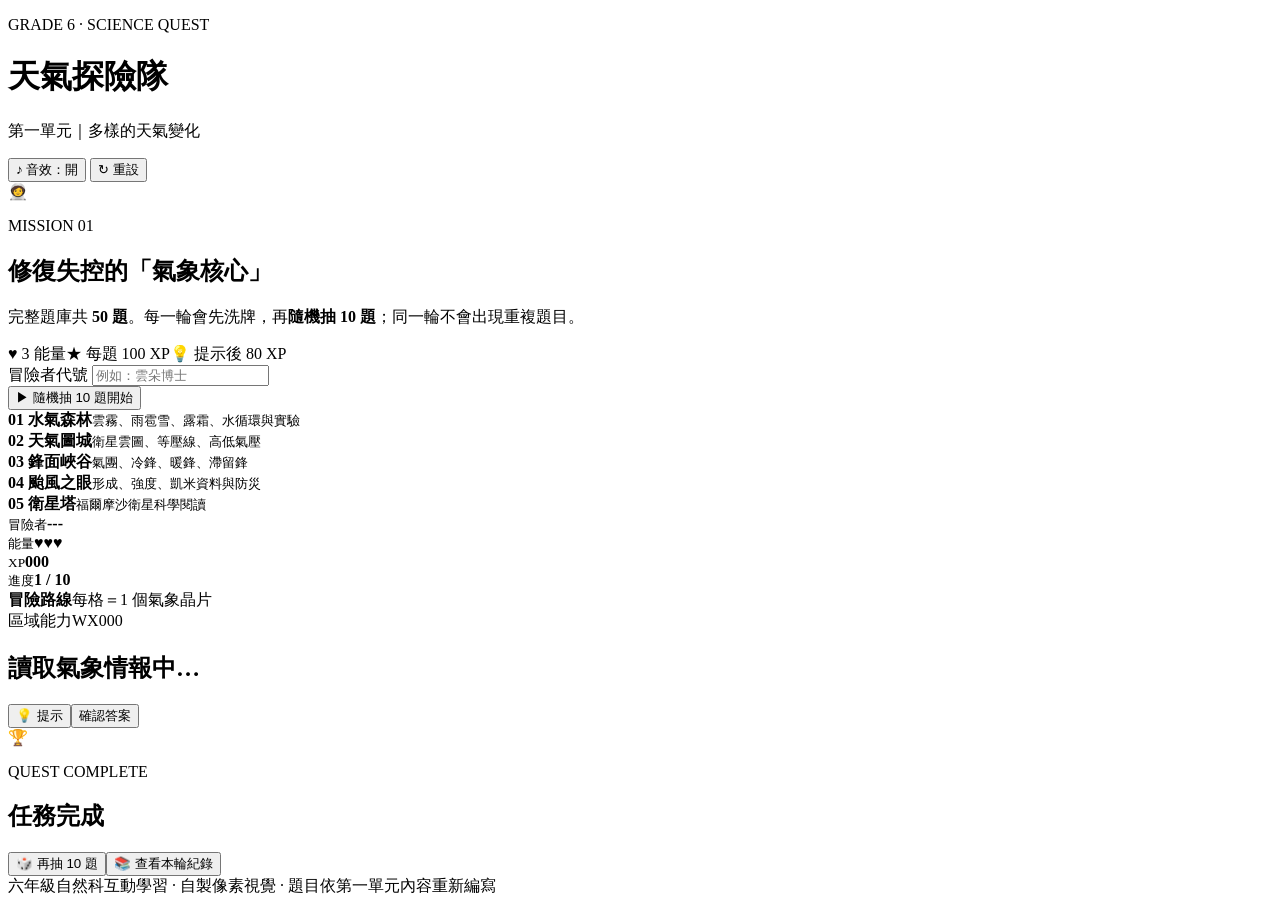
==== index.html @ 6d0be257 "Build weather quest game shell" ====
<!doctype html>
<html lang="zh-Hant">
<head>
  <meta charset="utf-8">
  <meta name="viewport" content="width=device-width,initial-scale=1">
  <meta name="theme-color" content="#101a2e">
  <title>天氣探險隊｜六上自然像素闖關</title>
  <link rel="stylesheet" href="./css/game.css">
</head>
<body>
  <main class="page">
    <header class="topbar">
      <div>
        <p class="eyebrow">GRADE 6 · SCIENCE QUEST</p>
        <h1>天氣探險隊</h1>
        <p class="subtitle">第一單元｜多樣的天氣變化</p>
      </div>
      <div class="top-actions">
        <button id="soundBtn" class="pixel-btn" type="button">♪ 音效：開</button>
        <button id="resetBtn" class="pixel-btn danger" type="button">↻ 重設</button>
      </div>
    </header>

    <section id="startScreen" class="screen active">
      <div class="panel hero">
        <div class="pixel-scene" aria-hidden="true">
          <div class="sun"></div><div class="cloud cloud-a"></div><div class="cloud cloud-b"></div>
          <div class="mountain mountain-a"></div><div class="mountain mountain-b"></div>
          <div class="weather-tower"></div><div class="hero-sprite">🧑‍🚀</div>
        </div>
        <div class="hero-copy">
          <p class="quest-label">MISSION 01</p>
          <h2>修復失控的「氣象核心」</h2>
          <p>完整題庫共 <strong>50 題</strong>。每一輪會先洗牌，再<strong>隨機抽 10 題</strong>；同一輪不會出現重複題目。</p>
          <div class="rule-chips"><span>♥ 3 能量</span><span>★ 每題 100 XP</span><span>💡 提示後 80 XP</span></div>
          <label class="name-label" for="playerName">冒險者代號</label>
          <input id="playerName" maxlength="16" placeholder="例如：雲朵博士" autocomplete="off">
          <div class="button-row"><button id="startBtn" class="pixel-btn primary" type="button">▶ 隨機抽 10 題開始</button><button id="continueBtn" class="pixel-btn" type="button" hidden>▶ 繼續上次進度</button></div>
        </div>
      </div>

      <div class="zones">
        <article><b>01 水氣森林</b><small>雲霧、雨雹雪、露霜、水循環與實驗</small></article>
        <article><b>02 天氣圖城</b><small>衛星雲圖、等壓線、高低氣壓</small></article>
        <article><b>03 鋒面峽谷</b><small>氣團、冷鋒、暖鋒、滯留鋒</small></article>
        <article><b>04 颱風之眼</b><small>形成、強度、凱米資料與防災</small></article>
        <article><b>05 衛星塔</b><small>福爾摩沙衛星科學閱讀</small></article>
      </div>
    </section>

    <section id="gameScreen" class="screen">
      <div class="hud panel">
        <div><small>冒險者</small><strong id="hudPlayer">---</strong></div>
        <div><small>能量</small><strong id="hudHearts">♥♥♥</strong></div>
        <div><small>XP</small><strong id="hudXp">000</strong></div>
        <div><small>進度</small><strong id="hudProgress">1 / 10</strong></div>
      </div>

      <div class="panel route-panel"><div class="route-head"><b>冒險路線</b><span>每格＝1 個氣象晶片</span></div><div id="route" class="route"></div></div>

      <article class="panel question-card">
        <div class="meta-row"><span id="zoneTag" class="tag">區域</span><span id="skillTag" class="tag">能力</span><span id="questionId" class="qid">WX000</span></div>
        <h2 id="topic">讀取氣象情報中…</h2>
        <div id="passage" class="passage"></div>
        <div id="question" class="question"></div>
        <form id="options" class="options"></form>
        <div class="question-actions"><button id="hintBtn" class="pixel-btn" type="button">💡 提示</button><button id="submitBtn" class="pixel-btn primary" type="button">確認答案</button></div>
        <div id="hintBox" class="feedback hint" hidden></div>
        <div id="feedbackBox" class="feedback" hidden></div>
        <button id="nextBtn" class="pixel-btn primary next-btn" type="button" hidden>下一格 ▶</button>
      </article>
    </section>

    <section id="resultScreen" class="screen">
      <div class="panel result-card">
        <div id="resultIcon" class="result-icon">🏆</div>
        <p class="quest-label">QUEST COMPLETE</p>
        <h2 id="resultTitle">任務完成</h2>
        <div id="resultStats" class="result-stats"></div>
        <div class="button-row center"><button id="againBtn" class="pixel-btn primary" type="button">🎲 再抽 10 題</button><button id="reviewBtn" class="pixel-btn" type="button">📚 查看本輪紀錄</button></div>
        <div id="reviewBox" class="review" hidden></div>
      </div>
    </section>

    <footer>六年級自然科互動學習 · 自製像素視覺 · 題目依第一單元內容重新編寫</footer>
  </main>
  <script src="./js/questions.js"></script>
  <script src="./js/app.js"></script>
</body>
</html>
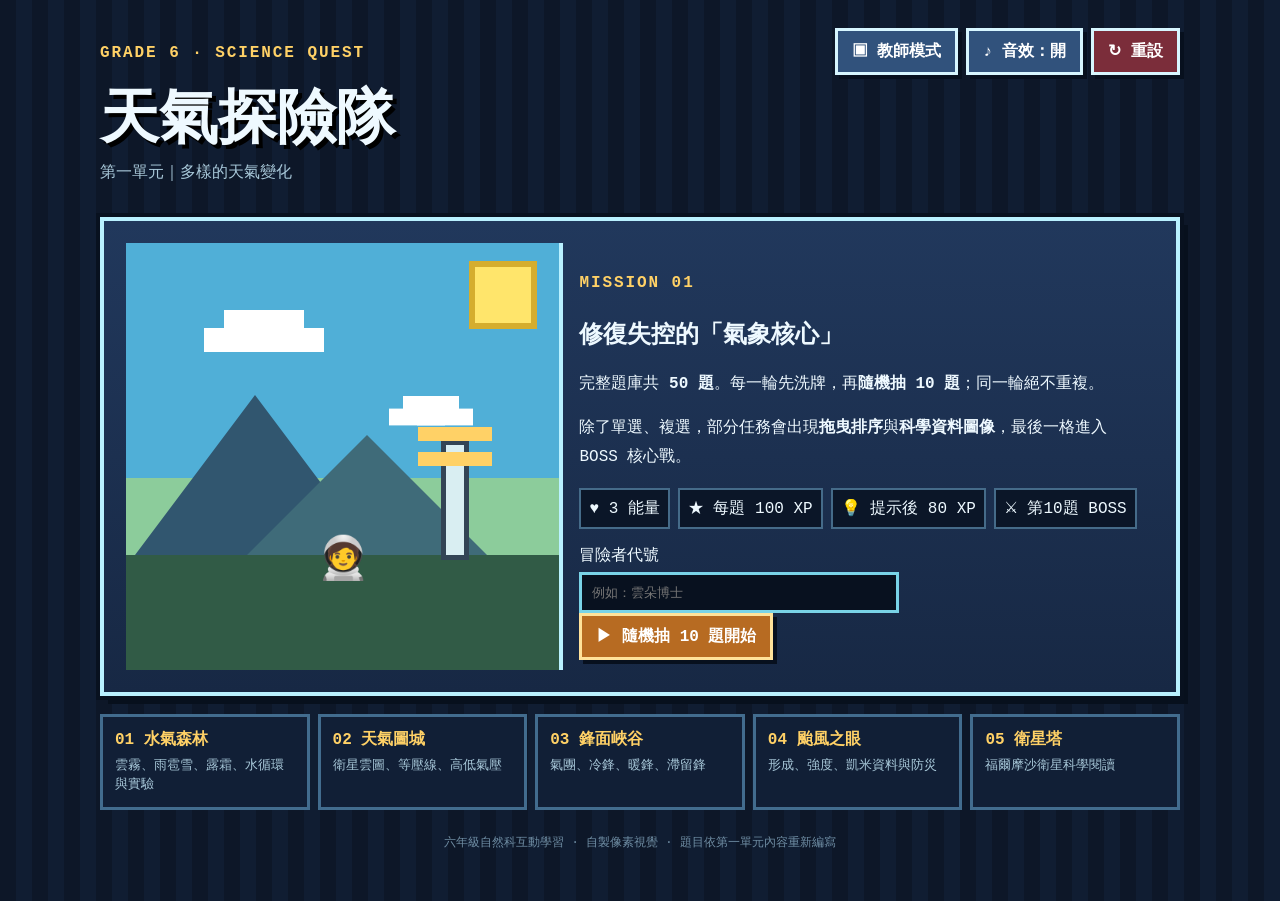
==== commit d8a22d7a: "Upgrade UI with visual missions and teacher mode" ====
--- a/index.html
+++ b/index.html
@@ -4,6 +4,7 @@
   <meta charset="utf-8">
   <meta name="viewport" content="width=device-width,initial-scale=1">
   <meta name="theme-color" content="#101a2e">
+  <meta name="description" content="六年級自然科第一單元：多樣的天氣變化，像素冒險互動式學習。50題題庫，每輪隨機抽10題。">
   <title>天氣探險隊｜六上自然像素闖關</title>
   <link rel="stylesheet" href="./css/game.css">
 </head>
@@ -16,6 +17,7 @@
         <p class="subtitle">第一單元｜多樣的天氣變化</p>
       </div>
       <div class="top-actions">
+        <button id="teacherBtn" class="pixel-btn" type="button">▣ 教師模式</button>
         <button id="soundBtn" class="pixel-btn" type="button">♪ 音效：開</button>
         <button id="resetBtn" class="pixel-btn danger" type="button">↻ 重設</button>
       </div>
@@ -31,8 +33,9 @@
         <div class="hero-copy">
           <p class="quest-label">MISSION 01</p>
           <h2>修復失控的「氣象核心」</h2>
-          <p>完整題庫共 <strong>50 題</strong>。每一輪會先洗牌，再<strong>隨機抽 10 題</strong>；同一輪不會出現重複題目。</p>
-          <div class="rule-chips"><span>♥ 3 能量</span><span>★ 每題 100 XP</span><span>💡 提示後 80 XP</span></div>
+          <p>完整題庫共 <strong>50 題</strong>。每一輪先洗牌，再<strong>隨機抽 10 題</strong>；同一輪絕不重複。</p>
+          <p>除了單選、複選，部分任務會出現<strong>拖曳排序</strong>與<strong>科學資料圖像</strong>，最後一格進入 BOSS 核心戰。</p>
+          <div class="rule-chips"><span>♥ 3 能量</span><span>★ 每題 100 XP</span><span>💡 提示後 80 XP</span><span>⚔ 第10題 BOSS</span></div>
           <label class="name-label" for="playerName">冒險者代號</label>
           <input id="playerName" maxlength="16" placeholder="例如：雲朵博士" autocomplete="off">
           <div class="button-row"><button id="startBtn" class="pixel-btn primary" type="button">▶ 隨機抽 10 題開始</button><button id="continueBtn" class="pixel-btn" type="button" hidden>▶ 繼續上次進度</button></div>
@@ -58,9 +61,16 @@
 
       <div class="panel route-panel"><div class="route-head"><b>冒險路線</b><span>每格＝1 個氣象晶片</span></div><div id="route" class="route"></div></div>
 
-      <article class="panel question-card">
-        <div class="meta-row"><span id="zoneTag" class="tag">區域</span><span id="skillTag" class="tag">能力</span><span id="questionId" class="qid">WX000</span></div>
+      <div id="bossPanel" class="boss-panel" hidden aria-live="polite">
+        <div class="boss-name"><span class="boss-icon">🌀</span><b>BOSS｜氣象核心</b></div>
+        <div class="boss-track"><div id="bossHp" class="boss-hp"></div></div>
+        <small>最後一題：讀懂證據，擊破核心！</small>
+      </div>
+
+      <article id="questionCard" class="panel question-card">
+        <div class="meta-row"><span id="zoneTag" class="tag">區域</span><span id="skillTag" class="tag">能力</span><span id="typeTag" class="tag alt">題型</span><span id="questionId" class="qid">WX000</span></div>
         <h2 id="topic">讀取氣象情報中…</h2>
+        <div id="visualStage" class="visual-stage" hidden></div>
         <div id="passage" class="passage"></div>
         <div id="question" class="question"></div>
         <form id="options" class="options"></form>
@@ -77,13 +87,28 @@
         <p class="quest-label">QUEST COMPLETE</p>
         <h2 id="resultTitle">任務完成</h2>
         <div id="resultStats" class="result-stats"></div>
-        <div class="button-row center"><button id="againBtn" class="pixel-btn primary" type="button">🎲 再抽 10 題</button><button id="reviewBtn" class="pixel-btn" type="button">📚 查看本輪紀錄</button></div>
+        <div id="zoneAnalysis" class="analysis"></div>
+        <div class="button-row center">
+          <button id="againBtn" class="pixel-btn primary" type="button">🎲 再抽 10 題</button>
+          <button id="reviewBtn" class="pixel-btn" type="button">📚 本輪紀錄</button>
+          <button id="csvBtn" class="pixel-btn" type="button">⬇ 匯出 CSV</button>
+          <button id="jsonBtn" class="pixel-btn" type="button">⬇ 匯出 JSON</button>
+        </div>
         <div id="reviewBox" class="review" hidden></div>
       </div>
     </section>
 
     <footer>六年級自然科互動學習 · 自製像素視覺 · 題目依第一單元內容重新編寫</footer>
   </main>
+
+  <dialog id="teacherDialog" class="teacher-dialog">
+    <form method="dialog" class="teacher-head"><div><p class="quest-label">TEACHER MODE</p><h2>教師控制台</h2></div><button class="pixel-btn" value="cancel">關閉 ✕</button></form>
+    <p class="teacher-note">此為公開靜態網站的課堂輔助介面，並非密碼保護。學生若查看原始碼仍可能看到答案。</p>
+    <div id="teacherSummary" class="teacher-summary"></div>
+    <div class="teacher-actions"><button id="teacherCsvBtn" class="pixel-btn" type="button">⬇ 匯出目前作答 CSV</button><button id="teacherJsonBtn" class="pixel-btn" type="button">⬇ 匯出目前作答 JSON</button></div>
+    <div class="table-wrap"><table><thead><tr><th>#</th><th>題號</th><th>區域</th><th>主題</th><th>題型</th><th>正確答案</th></tr></thead><tbody id="teacherTable"></tbody></table></div>
+  </dialog>
+
   <script src="./js/questions.js"></script>
   <script src="./js/app.js"></script>
 </body>
--- a/css/game.css
+++ b/css/game.css
@@ -0,0 +1 @@
+:root{--bg:#0d1728;--panel:#172844;--panel2:#21385c;--ink:#eef9ff;--muted:#a8c8d9;--gold:#ffd166;--green:#75df8a;--red:#ff7d7d;--cyan:#b9f1ff}*{box-sizing:border-box}body{margin:0;background:repeating-linear-gradient(90deg,#0d1728 0 16px,#101d32 16px 32px);color:var(--ink);font-family:"PingFang TC","Microsoft JhengHei",monospace}.page{width:min(1080px,94vw);margin:auto;padding:28px 0 50px}.topbar{display:flex;justify-content:space-between;gap:16px;align-items:flex-start;margin-bottom:18px}.eyebrow,.quest-label{color:var(--gold);font-weight:900;letter-spacing:.12em}.subtitle{color:var(--muted);margin-top:4px}h1{font-size:clamp(2rem,6vw,3.7rem);margin:0;text-shadow:4px 4px #000}.panel{background:linear-gradient(var(--panel2),var(--panel));border:4px solid var(--cyan);box-shadow:0 0 0 4px #08111f,8px 8px #07101d;padding:22px}.screen{display:none}.screen.active{display:block}.top-actions,.button-row,.question-actions{display:flex;gap:8px;flex-wrap:wrap}.pixel-btn{background:#31527c;color:#fff;border:3px solid #d7f6ff;box-shadow:4px 4px #07101e;padding:10px 14px;font:inherit;font-weight:900;cursor:pointer}.pixel-btn.primary{background:#b76b22;border-color:#ffe29a}.pixel-btn.danger{background:#7b2d3a}.pixel-btn:active{transform:translate(3px,3px);box-shadow:1px 1px #07101e}.hero{display:grid;grid-template-columns:1fr 1.35fr;overflow:hidden}.pixel-scene{min-height:330px;background:linear-gradient(#50afd7 0 55%,#8ccc9b 55% 73%,#315b46 73%);position:relative;border-right:4px solid var(--cyan)}.sun{position:absolute;right:28px;top:24px;width:56px;height:56px;background:#ffe56b;box-shadow:0 0 0 6px #d5ad2e}.cloud{position:absolute;width:80px;height:24px;background:#fff;box-shadow:20px -18px #fff,40px 0 #fff}.cloud-a{left:18%;top:20%}.cloud-b{left:58%;top:38%;transform:scale(.7)}.mountain{position:absolute;bottom:27%;width:0;height:0;border-left:120px solid transparent;border-right:120px solid transparent}.mountain-a{left:2%;border-bottom:160px solid #31566f}.mountain-b{left:28%;border-bottom:120px solid #3f6b79}.weather-tower{position:absolute;bottom:27%;right:22%;width:18px;height:110px;background:#d9eef2;box-shadow:0 0 0 5px #345}.weather-tower:before{content:"";position:absolute;width:74px;height:14px;background:#ffd166;left:-28px;top:7px;box-shadow:0 -25px #ffd166}.hero-sprite{position:absolute;left:44%;bottom:20%;font-size:42px}.hero-copy{padding:10px 16px}.hero-copy p{line-height:1.8}.rule-chips{display:flex;gap:8px;flex-wrap:wrap;margin:16px 0}.rule-chips span{background:#0b1628;border:2px solid #456b89;padding:8px}.name-label{display:block;margin:12px 0 6px}.name-label+input{padding:10px;background:#08111f;color:white;border:3px solid #79d3e7;width:min(320px,100%)}.zones{display:grid;grid-template-columns:repeat(5,1fr);gap:8px;margin-top:18px}.zones article{background:#111f36;border:3px solid #426c8e;padding:12px;min-height:94px}.zones b{color:var(--gold);display:block;margin-bottom:6px}.zones small{color:var(--muted);line-height:1.45}.hud{display:grid;grid-template-columns:repeat(4,1fr);gap:8px;margin-bottom:14px}.hud div{background:#0b1628;border:3px solid #3b6383;padding:10px;text-align:center}.hud small{display:block;color:var(--muted)}.route-panel{margin-bottom:14px}.route-head{display:flex;justify-content:space-between;color:var(--muted);margin-bottom:10px}.route{display:grid;grid-template-columns:repeat(10,1fr);gap:6px;min-width:620px;overflow:auto}.route-node{height:42px;display:grid;place-items:center;background:#12233d;border:3px solid #355e80}.route-node.current{background:#b76b22;border-color:var(--gold)}.route-node.done{background:#1f5a40;border-color:#79dd8e}.meta-row{display:flex;gap:8px;align-items:center;flex-wrap:wrap}.tag{background:#215c73;border:2px solid #73d8ef;padding:5px 8px;font-size:.8rem}.qid{margin-left:auto;color:#89aabb}.passage{background:#091426;border-left:6px solid var(--gold);padding:18px;margin:16px 0;line-height:1.8;color:#dceff7}.question{font-weight:900;font-size:1.13rem;line-height:1.65;margin:18px 0}.options{display:grid;gap:10px}.option{display:flex;gap:10px;background:#10233c;border:3px solid #355d7b;padding:13px;line-height:1.5;cursor:pointer}.option:has(input:checked){border-color:var(--gold);background:#173850}.option input{transform:scale(1.25);margin-top:4px}.question-actions{justify-content:space-between;margin-top:18px}.feedback{margin-top:14px;padding:14px;background:#0b1728;border:3px solid #577b93;line-height:1.7}.feedback.good{border-color:var(--green)}.feedback.bad{border-color:var(--red)}.feedback.hint{border-color:var(--gold);color:#ffeeb1}.next-btn{display:block;margin:14px 0 0 auto}.result-card{text-align:center}.result-icon{font-size:4rem}.result-stats{max-width:650px;margin:18px auto;background:#0a1527;border:3px solid #456e8d;padding:16px;line-height:1.9}.center{justify-content:center}.review{text-align:left;display:grid;gap:10px;margin-top:20px}.review-item{background:#0a1527;border:3px solid #3b6383;padding:13px;line-height:1.55}.review-item.good{border-left-color:var(--green)}.review-item.bad{border-left-color:var(--red)}footer{text-align:center;color:#6f8da3;font-size:.76rem;margin-top:24px}@media(max-width:800px){.hero{grid-template-columns:1fr}.pixel-scene{min-height:210px;border-right:0;border-bottom:4px solid var(--cyan)}.zones{grid-template-columns:1fr 1fr}.topbar{flex-direction:column}.hud{grid-template-columns:1fr 1fr}}@media(max-width:520px){.zones{grid-template-columns:1fr}.hud{grid-template-columns:1fr 1fr}.question-actions .pixel-btn,.button-row .pixel-btn{width:100%}}
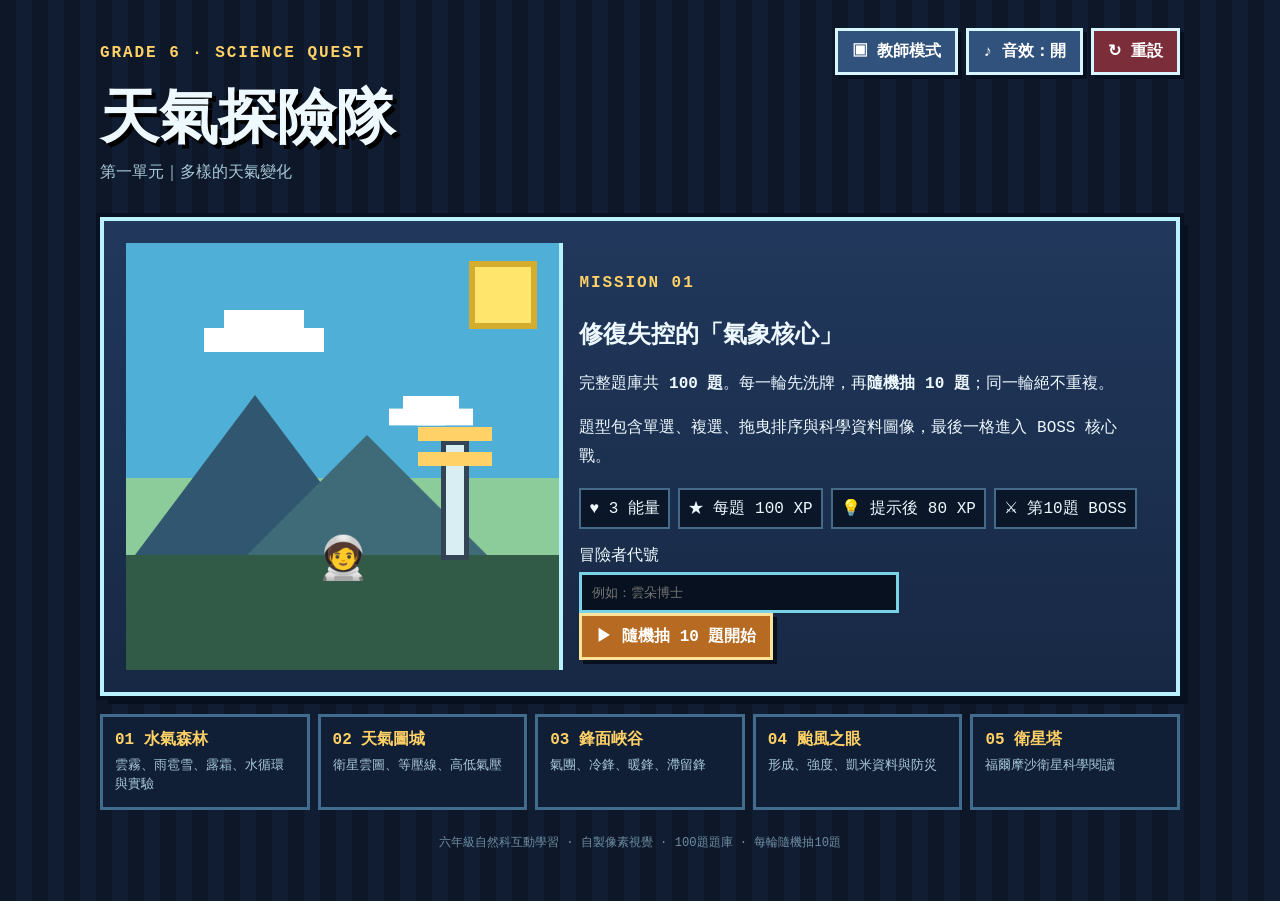
==== commit b45d8185: "Load expanded 100-question bank" ====
--- a/index.html
+++ b/index.html
@@ -4,112 +4,44 @@
   <meta charset="utf-8">
   <meta name="viewport" content="width=device-width,initial-scale=1">
   <meta name="theme-color" content="#101a2e">
-  <meta name="description" content="六年級自然科第一單元：多樣的天氣變化，像素冒險互動式學習。50題題庫，每輪隨機抽10題。">
+  <meta name="description" content="六年級自然科第一單元：多樣的天氣變化，像素冒險互動式學習。100題題庫，每輪隨機抽10題。">
   <title>天氣探險隊｜六上自然像素闖關</title>
   <link rel="stylesheet" href="./css/game.css">
 </head>
 <body>
   <main class="page">
     <header class="topbar">
-      <div>
-        <p class="eyebrow">GRADE 6 · SCIENCE QUEST</p>
-        <h1>天氣探險隊</h1>
-        <p class="subtitle">第一單元｜多樣的天氣變化</p>
-      </div>
-      <div class="top-actions">
-        <button id="teacherBtn" class="pixel-btn" type="button">▣ 教師模式</button>
-        <button id="soundBtn" class="pixel-btn" type="button">♪ 音效：開</button>
-        <button id="resetBtn" class="pixel-btn danger" type="button">↻ 重設</button>
-      </div>
+      <div><p class="eyebrow">GRADE 6 · SCIENCE QUEST</p><h1>天氣探險隊</h1><p class="subtitle">第一單元｜多樣的天氣變化</p></div>
+      <div class="top-actions"><button id="teacherBtn" class="pixel-btn" type="button">▣ 教師模式</button><button id="soundBtn" class="pixel-btn" type="button">♪ 音效：開</button><button id="resetBtn" class="pixel-btn danger" type="button">↻ 重設</button></div>
     </header>
 
     <section id="startScreen" class="screen active">
       <div class="panel hero">
-        <div class="pixel-scene" aria-hidden="true">
-          <div class="sun"></div><div class="cloud cloud-a"></div><div class="cloud cloud-b"></div>
-          <div class="mountain mountain-a"></div><div class="mountain mountain-b"></div>
-          <div class="weather-tower"></div><div class="hero-sprite">🧑‍🚀</div>
-        </div>
+        <div class="pixel-scene" aria-hidden="true"><div class="sun"></div><div class="cloud cloud-a"></div><div class="cloud cloud-b"></div><div class="mountain mountain-a"></div><div class="mountain mountain-b"></div><div class="weather-tower"></div><div class="hero-sprite">🧑‍🚀</div></div>
         <div class="hero-copy">
-          <p class="quest-label">MISSION 01</p>
-          <h2>修復失控的「氣象核心」</h2>
-          <p>完整題庫共 <strong>50 題</strong>。每一輪先洗牌，再<strong>隨機抽 10 題</strong>；同一輪絕不重複。</p>
-          <p>除了單選、複選，部分任務會出現<strong>拖曳排序</strong>與<strong>科學資料圖像</strong>，最後一格進入 BOSS 核心戰。</p>
+          <p class="quest-label">MISSION 01</p><h2>修復失控的「氣象核心」</h2>
+          <p>完整題庫共 <strong>100 題</strong>。每一輪先洗牌，再<strong>隨機抽 10 題</strong>；同一輪絕不重複。</p>
+          <p>題型包含單選、複選、拖曳排序與科學資料圖像，最後一格進入 BOSS 核心戰。</p>
           <div class="rule-chips"><span>♥ 3 能量</span><span>★ 每題 100 XP</span><span>💡 提示後 80 XP</span><span>⚔ 第10題 BOSS</span></div>
-          <label class="name-label" for="playerName">冒險者代號</label>
-          <input id="playerName" maxlength="16" placeholder="例如：雲朵博士" autocomplete="off">
+          <label class="name-label" for="playerName">冒險者代號</label><input id="playerName" maxlength="16" placeholder="例如：雲朵博士" autocomplete="off">
           <div class="button-row"><button id="startBtn" class="pixel-btn primary" type="button">▶ 隨機抽 10 題開始</button><button id="continueBtn" class="pixel-btn" type="button" hidden>▶ 繼續上次進度</button></div>
         </div>
       </div>
-
-      <div class="zones">
-        <article><b>01 水氣森林</b><small>雲霧、雨雹雪、露霜、水循環與實驗</small></article>
-        <article><b>02 天氣圖城</b><small>衛星雲圖、等壓線、高低氣壓</small></article>
-        <article><b>03 鋒面峽谷</b><small>氣團、冷鋒、暖鋒、滯留鋒</small></article>
-        <article><b>04 颱風之眼</b><small>形成、強度、凱米資料與防災</small></article>
-        <article><b>05 衛星塔</b><small>福爾摩沙衛星科學閱讀</small></article>
-      </div>
+      <div class="zones"><article><b>01 水氣森林</b><small>雲霧、雨雹雪、露霜、水循環與實驗</small></article><article><b>02 天氣圖城</b><small>衛星雲圖、等壓線、高低氣壓</small></article><article><b>03 鋒面峽谷</b><small>氣團、冷鋒、暖鋒、滯留鋒</small></article><article><b>04 颱風之眼</b><small>形成、強度、凱米資料與防災</small></article><article><b>05 衛星塔</b><small>福爾摩沙衛星科學閱讀</small></article></div>
     </section>
 
-    <section id="gameScreen" class="screen">
-      <div class="hud panel">
-        <div><small>冒險者</small><strong id="hudPlayer">---</strong></div>
-        <div><small>能量</small><strong id="hudHearts">♥♥♥</strong></div>
-        <div><small>XP</small><strong id="hudXp">000</strong></div>
-        <div><small>進度</small><strong id="hudProgress">1 / 10</strong></div>
-      </div>
+    <section id="gameScreen" class="screen"><div class="hud panel"><div><small>冒險者</small><strong id="hudPlayer">---</strong></div><div><small>能量</small><strong id="hudHearts">♥♥♥</strong></div><div><small>XP</small><strong id="hudXp">000</strong></div><div><small>進度</small><strong id="hudProgress">1 / 10</strong></div></div><div class="panel route-panel"><div class="route-head"><b>冒險路線</b><span>每格＝1 個氣象晶片</span></div><div id="route" class="route"></div></div><div id="bossPanel" class="boss-panel" hidden aria-live="polite"><div class="boss-name"><span class="boss-icon">🌀</span><b>BOSS｜氣象核心</b></div><div class="boss-track"><div id="bossHp" class="boss-hp"></div></div><small>最後一題：讀懂證據，擊破核心！</small></div><article id="questionCard" class="panel question-card"><div class="meta-row"><span id="zoneTag" class="tag">區域</span><span id="skillTag" class="tag">能力</span><span id="typeTag" class="tag alt">題型</span><span id="questionId" class="qid">WX000</span></div><h2 id="topic">讀取氣象情報中…</h2><div id="visualStage" class="visual-stage" hidden></div><div id="passage" class="passage"></div><div id="question" class="question"></div><form id="options" class="options"></form><div class="question-actions"><button id="hintBtn" class="pixel-btn" type="button">💡 提示</button><button id="submitBtn" class="pixel-btn primary" type="button">確認答案</button></div><div id="hintBox" class="feedback hint" hidden></div><div id="feedbackBox" class="feedback" hidden></div><button id="nextBtn" class="pixel-btn primary next-btn" type="button" hidden>下一格 ▶</button></article></section>
 
-      <div class="panel route-panel"><div class="route-head"><b>冒險路線</b><span>每格＝1 個氣象晶片</span></div><div id="route" class="route"></div></div>
+    <section id="resultScreen" class="screen"><div class="panel result-card"><div id="resultIcon" class="result-icon">🏆</div><p class="quest-label">QUEST COMPLETE</p><h2 id="resultTitle">任務完成</h2><div id="resultStats" class="result-stats"></div><div id="zoneAnalysis" class="analysis"></div><div class="button-row center"><button id="againBtn" class="pixel-btn primary" type="button">🎲 再抽 10 題</button><button id="reviewBtn" class="pixel-btn" type="button">📚 本輪紀錄</button><button id="csvBtn" class="pixel-btn" type="button">⬇ 匯出 CSV</button><button id="jsonBtn" class="pixel-btn" type="button">⬇ 匯出 JSON</button></div><div id="reviewBox" class="review" hidden></div></div></section>
 
-      <div id="bossPanel" class="boss-panel" hidden aria-live="polite">
-        <div class="boss-name"><span class="boss-icon">🌀</span><b>BOSS｜氣象核心</b></div>
-        <div class="boss-track"><div id="bossHp" class="boss-hp"></div></div>
-        <small>最後一題：讀懂證據，擊破核心！</small>
-      </div>
-
-      <article id="questionCard" class="panel question-card">
-        <div class="meta-row"><span id="zoneTag" class="tag">區域</span><span id="skillTag" class="tag">能力</span><span id="typeTag" class="tag alt">題型</span><span id="questionId" class="qid">WX000</span></div>
-        <h2 id="topic">讀取氣象情報中…</h2>
-        <div id="visualStage" class="visual-stage" hidden></div>
-        <div id="passage" class="passage"></div>
-        <div id="question" class="question"></div>
-        <form id="options" class="options"></form>
-        <div class="question-actions"><button id="hintBtn" class="pixel-btn" type="button">💡 提示</button><button id="submitBtn" class="pixel-btn primary" type="button">確認答案</button></div>
-        <div id="hintBox" class="feedback hint" hidden></div>
-        <div id="feedbackBox" class="feedback" hidden></div>
-        <button id="nextBtn" class="pixel-btn primary next-btn" type="button" hidden>下一格 ▶</button>
-      </article>
-    </section>
-
-    <section id="resultScreen" class="screen">
-      <div class="panel result-card">
-        <div id="resultIcon" class="result-icon">🏆</div>
-        <p class="quest-label">QUEST COMPLETE</p>
-        <h2 id="resultTitle">任務完成</h2>
-        <div id="resultStats" class="result-stats"></div>
-        <div id="zoneAnalysis" class="analysis"></div>
-        <div class="button-row center">
-          <button id="againBtn" class="pixel-btn primary" type="button">🎲 再抽 10 題</button>
-          <button id="reviewBtn" class="pixel-btn" type="button">📚 本輪紀錄</button>
-          <button id="csvBtn" class="pixel-btn" type="button">⬇ 匯出 CSV</button>
-          <button id="jsonBtn" class="pixel-btn" type="button">⬇ 匯出 JSON</button>
-        </div>
-        <div id="reviewBox" class="review" hidden></div>
-      </div>
-    </section>
-
-    <footer>六年級自然科互動學習 · 自製像素視覺 · 題目依第一單元內容重新編寫</footer>
+    <footer>六年級自然科互動學習 · 自製像素視覺 · 100題題庫 · 每輪隨機抽10題</footer>
   </main>
 
-  <dialog id="teacherDialog" class="teacher-dialog">
-    <form method="dialog" class="teacher-head"><div><p class="quest-label">TEACHER MODE</p><h2>教師控制台</h2></div><button class="pixel-btn" value="cancel">關閉 ✕</button></form>
-    <p class="teacher-note">此為公開靜態網站的課堂輔助介面，並非密碼保護。學生若查看原始碼仍可能看到答案。</p>
-    <div id="teacherSummary" class="teacher-summary"></div>
-    <div class="teacher-actions"><button id="teacherCsvBtn" class="pixel-btn" type="button">⬇ 匯出目前作答 CSV</button><button id="teacherJsonBtn" class="pixel-btn" type="button">⬇ 匯出目前作答 JSON</button></div>
-    <div class="table-wrap"><table><thead><tr><th>#</th><th>題號</th><th>區域</th><th>主題</th><th>題型</th><th>正確答案</th></tr></thead><tbody id="teacherTable"></tbody></table></div>
-  </dialog>
+  <dialog id="teacherDialog" class="teacher-dialog"><form method="dialog" class="teacher-head"><div><p class="quest-label">TEACHER MODE</p><h2>教師控制台</h2></div><button class="pixel-btn" value="cancel">關閉 ✕</button></form><p class="teacher-note">此為公開靜態網站的課堂輔助介面，並非密碼保護。學生若查看原始碼仍可能看到答案。</p><div id="teacherSummary" class="teacher-summary"></div><div class="teacher-actions"><button id="teacherCsvBtn" class="pixel-btn" type="button">⬇ 匯出目前作答 CSV</button><button id="teacherJsonBtn" class="pixel-btn" type="button">⬇ 匯出目前作答 JSON</button></div><div class="table-wrap"><table><thead><tr><th>#</th><th>題號</th><th>區域</th><th>主題</th><th>題型</th><th>正確答案</th></tr></thead><tbody id="teacherTable"></tbody></table></div></dialog>
 
   <script src="./js/questions.js"></script>
+  <script src="./js/questions-extra.js"></script>
+  <script src="./js/enhancements.js"></script>
   <script src="./js/app.js"></script>
 </body>
 </html>
--- a/css/game.css
+++ b/css/game.css
@@ -1 +1 @@
-:root{--bg:#0d1728;--panel:#172844;--panel2:#21385c;--ink:#eef9ff;--muted:#a8c8d9;--gold:#ffd166;--green:#75df8a;--red:#ff7d7d;--cyan:#b9f1ff}*{box-sizing:border-box}body{margin:0;background:repeating-linear-gradient(90deg,#0d1728 0 16px,#101d32 16px 32px);color:var(--ink);font-family:"PingFang TC","Microsoft JhengHei",monospace}.page{width:min(1080px,94vw);margin:auto;padding:28px 0 50px}.topbar{display:flex;justify-content:space-between;gap:16px;align-items:flex-start;margin-bottom:18px}.eyebrow,.quest-label{color:var(--gold);font-weight:900;letter-spacing:.12em}.subtitle{color:var(--muted);margin-top:4px}h1{font-size:clamp(2rem,6vw,3.7rem);margin:0;text-shadow:4px 4px #000}.panel{background:linear-gradient(var(--panel2),var(--panel));border:4px solid var(--cyan);box-shadow:0 0 0 4px #08111f,8px 8px #07101d;padding:22px}.screen{display:none}.screen.active{display:block}.top-actions,.button-row,.question-actions{display:flex;gap:8px;flex-wrap:wrap}.pixel-btn{background:#31527c;color:#fff;border:3px solid #d7f6ff;box-shadow:4px 4px #07101e;padding:10px 14px;font:inherit;font-weight:900;cursor:pointer}.pixel-btn.primary{background:#b76b22;border-color:#ffe29a}.pixel-btn.danger{background:#7b2d3a}.pixel-btn:active{transform:translate(3px,3px);box-shadow:1px 1px #07101e}.hero{display:grid;grid-template-columns:1fr 1.35fr;overflow:hidden}.pixel-scene{min-height:330px;background:linear-gradient(#50afd7 0 55%,#8ccc9b 55% 73%,#315b46 73%);position:relative;border-right:4px solid var(--cyan)}.sun{position:absolute;right:28px;top:24px;width:56px;height:56px;background:#ffe56b;box-shadow:0 0 0 6px #d5ad2e}.cloud{position:absolute;width:80px;height:24px;background:#fff;box-shadow:20px -18px #fff,40px 0 #fff}.cloud-a{left:18%;top:20%}.cloud-b{left:58%;top:38%;transform:scale(.7)}.mountain{position:absolute;bottom:27%;width:0;height:0;border-left:120px solid transparent;border-right:120px solid transparent}.mountain-a{left:2%;border-bottom:160px solid #31566f}.mountain-b{left:28%;border-bottom:120px solid #3f6b79}.weather-tower{position:absolute;bottom:27%;right:22%;width:18px;height:110px;background:#d9eef2;box-shadow:0 0 0 5px #345}.weather-tower:before{content:"";position:absolute;width:74px;height:14px;background:#ffd166;left:-28px;top:7px;box-shadow:0 -25px #ffd166}.hero-sprite{position:absolute;left:44%;bottom:20%;font-size:42px}.hero-copy{padding:10px 16px}.hero-copy p{line-height:1.8}.rule-chips{display:flex;gap:8px;flex-wrap:wrap;margin:16px 0}.rule-chips span{background:#0b1628;border:2px solid #456b89;padding:8px}.name-label{display:block;margin:12px 0 6px}.name-label+input{padding:10px;background:#08111f;color:white;border:3px solid #79d3e7;width:min(320px,100%)}.zones{display:grid;grid-template-columns:repeat(5,1fr);gap:8px;margin-top:18px}.zones article{background:#111f36;border:3px solid #426c8e;padding:12px;min-height:94px}.zones b{color:var(--gold);display:block;margin-bottom:6px}.zones small{color:var(--muted);line-height:1.45}.hud{display:grid;grid-template-columns:repeat(4,1fr);gap:8px;margin-bottom:14px}.hud div{background:#0b1628;border:3px solid #3b6383;padding:10px;text-align:center}.hud small{display:block;color:var(--muted)}.route-panel{margin-bottom:14px}.route-head{display:flex;justify-content:space-between;color:var(--muted);margin-bottom:10px}.route{display:grid;grid-template-columns:repeat(10,1fr);gap:6px;min-width:620px;overflow:auto}.route-node{height:42px;display:grid;place-items:center;background:#12233d;border:3px solid #355e80}.route-node.current{background:#b76b22;border-color:var(--gold)}.route-node.done{background:#1f5a40;border-color:#79dd8e}.meta-row{display:flex;gap:8px;align-items:center;flex-wrap:wrap}.tag{background:#215c73;border:2px solid #73d8ef;padding:5px 8px;font-size:.8rem}.qid{margin-left:auto;color:#89aabb}.passage{background:#091426;border-left:6px solid var(--gold);padding:18px;margin:16px 0;line-height:1.8;color:#dceff7}.question{font-weight:900;font-size:1.13rem;line-height:1.65;margin:18px 0}.options{display:grid;gap:10px}.option{display:flex;gap:10px;background:#10233c;border:3px solid #355d7b;padding:13px;line-height:1.5;cursor:pointer}.option:has(input:checked){border-color:var(--gold);background:#173850}.option input{transform:scale(1.25);margin-top:4px}.question-actions{justify-content:space-between;margin-top:18px}.feedback{margin-top:14px;padding:14px;background:#0b1728;border:3px solid #577b93;line-height:1.7}.feedback.good{border-color:var(--green)}.feedback.bad{border-color:var(--red)}.feedback.hint{border-color:var(--gold);color:#ffeeb1}.next-btn{display:block;margin:14px 0 0 auto}.result-card{text-align:center}.result-icon{font-size:4rem}.result-stats{max-width:650px;margin:18px auto;background:#0a1527;border:3px solid #456e8d;padding:16px;line-height:1.9}.center{justify-content:center}.review{text-align:left;display:grid;gap:10px;margin-top:20px}.review-item{background:#0a1527;border:3px solid #3b6383;padding:13px;line-height:1.55}.review-item.good{border-left-color:var(--green)}.review-item.bad{border-left-color:var(--red)}footer{text-align:center;color:#6f8da3;font-size:.76rem;margin-top:24px}@media(max-width:800px){.hero{grid-template-columns:1fr}.pixel-scene{min-height:210px;border-right:0;border-bottom:4px solid var(--cyan)}.zones{grid-template-columns:1fr 1fr}.topbar{flex-direction:column}.hud{grid-template-columns:1fr 1fr}}@media(max-width:520px){.zones{grid-template-columns:1fr}.hud{grid-template-columns:1fr 1fr}.question-actions .pixel-btn,.button-row .pixel-btn{width:100%}}+:root{--bg:#0d1728;--panel:#172844;--panel2:#21385c;--ink:#eef9ff;--muted:#a8c8d9;--gold:#ffd166;--green:#75df8a;--red:#ff7d7d;--cyan:#b9f1ff;--purple:#c4a7ff;--orange:#ff9d4d}*{box-sizing:border-box}body{margin:0;background:repeating-linear-gradient(90deg,#0d1728 0 16px,#101d32 16px 32px);color:var(--ink);font-family:"PingFang TC","Microsoft JhengHei",monospace}.page{width:min(1080px,94vw);margin:auto;padding:28px 0 50px}.topbar{display:flex;justify-content:space-between;gap:16px;align-items:flex-start;margin-bottom:18px}.eyebrow,.quest-label{color:var(--gold);font-weight:900;letter-spacing:.12em}.subtitle{color:var(--muted);margin-top:4px}h1{font-size:clamp(2rem,6vw,3.7rem);margin:0;text-shadow:4px 4px #000}.panel{background:linear-gradient(var(--panel2),var(--panel));border:4px solid var(--cyan);box-shadow:0 0 0 4px #08111f,8px 8px #07101d;padding:22px}.screen{display:none}.screen.active{display:block}.top-actions,.button-row,.question-actions,.teacher-actions{display:flex;gap:8px;flex-wrap:wrap}.pixel-btn{background:#31527c;color:#fff;border:3px solid #d7f6ff;box-shadow:4px 4px #07101e;padding:10px 14px;font:inherit;font-weight:900;cursor:pointer}.pixel-btn.primary{background:#b76b22;border-color:#ffe29a}.pixel-btn.danger{background:#7b2d3a}.pixel-btn:disabled{opacity:.55;cursor:not-allowed}.pixel-btn:active{transform:translate(3px,3px);box-shadow:1px 1px #07101e}.hero{display:grid;grid-template-columns:1fr 1.35fr;overflow:hidden}.pixel-scene{min-height:330px;background:linear-gradient(#50afd7 0 55%,#8ccc9b 55% 73%,#315b46 73%);position:relative;border-right:4px solid var(--cyan)}.sun{position:absolute;right:28px;top:24px;width:56px;height:56px;background:#ffe56b;box-shadow:0 0 0 6px #d5ad2e}.cloud{position:absolute;width:80px;height:24px;background:#fff;box-shadow:20px -18px #fff,40px 0 #fff}.cloud-a{left:18%;top:20%}.cloud-b{left:58%;top:38%;transform:scale(.7)}.mountain{position:absolute;bottom:27%;width:0;height:0;border-left:120px solid transparent;border-right:120px solid transparent}.mountain-a{left:2%;border-bottom:160px solid #31566f}.mountain-b{left:28%;border-bottom:120px solid #3f6b79}.weather-tower{position:absolute;bottom:27%;right:22%;width:18px;height:110px;background:#d9eef2;box-shadow:0 0 0 5px #345}.weather-tower:before{content:"";position:absolute;width:74px;height:14px;background:#ffd166;left:-28px;top:7px;box-shadow:0 -25px #ffd166}.hero-sprite{position:absolute;left:44%;bottom:20%;font-size:42px}.hero-copy{padding:10px 16px}.hero-copy p{line-height:1.8}.rule-chips{display:flex;gap:8px;flex-wrap:wrap;margin:16px 0}.rule-chips span{background:#0b1628;border:2px solid #456b89;padding:8px}.name-label{display:block;margin:12px 0 6px}.name-label+input{padding:10px;background:#08111f;color:white;border:3px solid #79d3e7;width:min(320px,100%)}.zones{display:grid;grid-template-columns:repeat(5,1fr);gap:8px;margin-top:18px}.zones article{background:#111f36;border:3px solid #426c8e;padding:12px;min-height:94px}.zones b{color:var(--gold);display:block;margin-bottom:6px}.zones small{color:var(--muted);line-height:1.45}.hud{display:grid;grid-template-columns:repeat(4,1fr);gap:8px;margin-bottom:14px}.hud div{background:#0b1628;border:3px solid #3b6383;padding:10px;text-align:center}.hud small{display:block;color:var(--muted)}.route-panel{margin-bottom:14px}.route-head{display:flex;justify-content:space-between;color:var(--muted);margin-bottom:10px}.route{display:grid;grid-template-columns:repeat(10,1fr);gap:6px;min-width:620px;overflow:auto}.route-node{height:42px;display:grid;place-items:center;background:#12233d;border:3px solid #355e80}.route-node.current{background:#b76b22;border-color:var(--gold)}.route-node.done{background:#1f5a40;border-color:#79dd8e}.route-node.boss{background:#5d194f;border-color:#f7b5ff}.meta-row{display:flex;gap:8px;align-items:center;flex-wrap:wrap}.tag{background:#215c73;border:2px solid #73d8ef;padding:5px 8px;font-size:.8rem}.tag.alt{background:#45355f;border-color:var(--purple)}.qid{margin-left:auto;color:#89aabb}.passage{background:#091426;border-left:6px solid var(--gold);padding:18px;margin:16px 0;line-height:1.8;color:#dceff7}.question{font-weight:900;font-size:1.13rem;line-height:1.65;margin:18px 0}.options{display:grid;gap:10px}.option{display:flex;gap:10px;background:#10233c;border:3px solid #355d7b;padding:13px;line-height:1.5;cursor:pointer}.option:has(input:checked){border-color:var(--gold);background:#173850}.option input{transform:scale(1.25);margin-top:4px}.question-actions{justify-content:space-between;margin-top:18px}.feedback{margin-top:14px;padding:14px;background:#0b1728;border:3px solid #577b93;line-height:1.7}.feedback.good{border-color:var(--green)}.feedback.bad{border-color:var(--red)}.feedback.hint{border-color:var(--gold);color:#ffeeb1}.next-btn{display:block;margin:14px 0 0 auto}.visual-stage{margin:14px 0;background:#091426;border:3px solid #426c8e;padding:14px;min-height:120px}.visual-title{font-size:.8rem;color:var(--muted);margin-bottom:10px}.water-cycle{display:grid;grid-template-columns:repeat(4,1fr);gap:8px;align-items:center}.water-cycle .cell{background:#123153;border:3px solid #4c7797;padding:12px;text-align:center;min-height:72px;display:grid;place-items:center}.water-cycle .arrow{font-size:28px;text-align:center;color:var(--gold)}.pressure-map{position:relative;height:220px;overflow:hidden;background:linear-gradient(#243b55,#162232);border:3px solid #54728f}.iso{position:absolute;border:3px solid #e6f6ff;border-radius:50%;opacity:.9}.iso.i1{width:190px;height:140px;left:8%;top:18%}.iso.i2{width:145px;height:105px;left:10%;top:26%}.iso.i3{width:100px;height:72px;left:12%;top:34%}.iso.r1{width:170px;height:125px;right:8%;top:22%}.iso.r2{width:122px;height:88px;right:10%;top:30%}.map-label{position:absolute;font-size:28px;font-weight:900}.map-label.h{left:24%;top:43%;color:#aef2b0}.map-label.l{right:24%;top:43%;color:#ffb3b3}.front-diagram{display:grid;grid-template-columns:1fr auto 1fr;align-items:center;gap:10px}.airmass{padding:24px;border:3px solid}.airmass.cold{background:#183c65;border-color:#84c8ff}.airmass.warm{background:#65392b;border-color:#ffbb8b}.front-symbol{font-size:34px;color:var(--gold)}.typhoon-card{display:grid;grid-template-columns:1fr 1fr;gap:10px}.typhoon-card>div{background:#10233c;border:3px solid #426c8e;padding:12px}.typhoon-spiral{font-size:64px;text-align:center;animation:spin 6s linear infinite}@keyframes spin{to{transform:rotate(360deg)}}.satellite-viz{display:grid;grid-template-columns:1fr auto 1fr;align-items:center;gap:12px}.satellite-viz .sat,.satellite-viz .earth{font-size:58px;text-align:center}.beam{font-size:32px;color:var(--gold)}.drag-bank,.drop-bank{display:grid;gap:8px}.drag-item{background:#183253;border:3px solid #5e83a4;padding:12px;cursor:grab;user-select:none}.drag-item.dragging{opacity:.45}.drop-slot{min-height:52px;background:#0a1627;border:3px dashed #567a95;padding:8px}.drop-slot.filled{border-style:solid;border-color:var(--gold)}.order-note{color:var(--muted);font-size:.85rem;margin-top:8px}.boss-panel{background:#2a1530;border:4px solid #f0a9ff;box-shadow:0 0 0 4px #100613,8px 8px 0 #100613;padding:14px;margin-bottom:14px}.boss-name{display:flex;align-items:center;gap:8px;color:#ffd6ff}.boss-icon{font-size:30px}.boss-track{height:18px;background:#0e0811;border:3px solid #7b457f;margin:8px 0}.boss-hp{height:100%;width:100%;background:repeating-linear-gradient(90deg,#e34f8e 0 18px,#f06ba7 18px 36px);transition:width .35s}.boss-hit{animation:hit .35s}@keyframes hit{0%,100%{transform:translateX(0)}25%{transform:translateX(-8px)}75%{transform:translateX(8px)}}.result-card{text-align:center}.result-icon{font-size:4rem}.result-stats{max-width:650px;margin:18px auto;background:#0a1527;border:3px solid #456e8d;padding:16px;line-height:1.9}.analysis{display:grid;grid-template-columns:repeat(auto-fit,minmax(160px,1fr));gap:8px;margin:16px 0}.analysis-card{background:#0a1527;border:3px solid #3b6383;padding:12px;text-align:left}.analysis-card b{display:block;color:var(--gold);margin-bottom:6px}.center{justify-content:center}.review{text-align:left;display:grid;gap:10px;margin-top:20px}.review-item{background:#0a1527;border:3px solid #3b6383;padding:13px;line-height:1.55}.review-item.good{border-left-color:var(--green)}.review-item.bad{border-left-color:var(--red)}.teacher-dialog{width:min(1000px,92vw);max-height:88vh;overflow:auto;background:#111d31;color:var(--ink);border:4px solid var(--cyan);box-shadow:0 0 0 5px #07101e;padding:20px}.teacher-dialog::backdrop{background:#030712cc}.teacher-head{display:flex;justify-content:space-between;gap:14px;align-items:flex-start}.teacher-note{background:#352410;border:3px solid var(--gold);padding:12px;line-height:1.6}.teacher-summary{display:grid;grid-template-columns:repeat(4,1fr);gap:8px;margin:14px 0}.teacher-summary div{background:#0a1527;border:3px solid #3b6383;padding:10px}.table-wrap{overflow:auto;margin-top:14px}table{border-collapse:collapse;width:100%;min-width:760px}th,td{border:2px solid #46627d;padding:8px;text-align:left;vertical-align:top}th{background:#203752;color:#fff}footer{text-align:center;color:#6f8da3;font-size:.76rem;margin-top:24px}@media(max-width:800px){.hero{grid-template-columns:1fr}.pixel-scene{min-height:210px;border-right:0;border-bottom:4px solid var(--cyan)}.zones{grid-template-columns:1fr 1fr}.topbar{flex-direction:column}.hud{grid-template-columns:1fr 1fr}.water-cycle{grid-template-columns:1fr}.water-cycle .arrow{transform:rotate(90deg)}.teacher-summary{grid-template-columns:1fr 1fr}}@media(max-width:520px){.zones{grid-template-columns:1fr}.hud{grid-template-columns:1fr 1fr}.question-actions .pixel-btn,.button-row .pixel-btn{width:100%}.typhoon-card{grid-template-columns:1fr}.teacher-summary{grid-template-columns:1fr}}
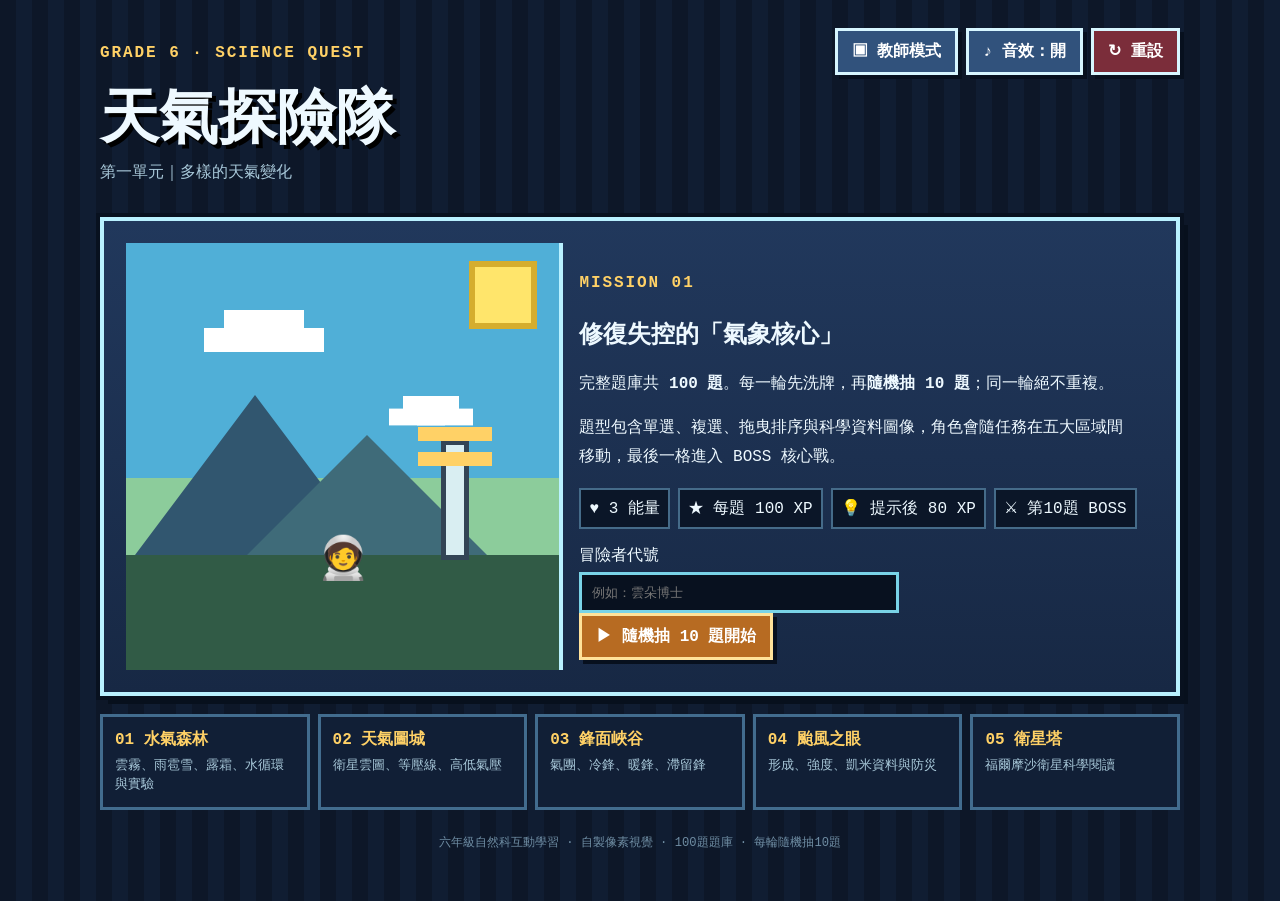
==== commit 042da66e: "Add explorable pixel world map" ====
--- a/index.html
+++ b/index.html
@@ -21,7 +21,7 @@
         <div class="hero-copy">
           <p class="quest-label">MISSION 01</p><h2>修復失控的「氣象核心」</h2>
           <p>完整題庫共 <strong>100 題</strong>。每一輪先洗牌，再<strong>隨機抽 10 題</strong>；同一輪絕不重複。</p>
-          <p>題型包含單選、複選、拖曳排序與科學資料圖像，最後一格進入 BOSS 核心戰。</p>
+          <p>題型包含單選、複選、拖曳排序與科學資料圖像，角色會隨任務在五大區域間移動，最後一格進入 BOSS 核心戰。</p>
           <div class="rule-chips"><span>♥ 3 能量</span><span>★ 每題 100 XP</span><span>💡 提示後 80 XP</span><span>⚔ 第10題 BOSS</span></div>
           <label class="name-label" for="playerName">冒險者代號</label><input id="playerName" maxlength="16" placeholder="例如：雲朵博士" autocomplete="off">
           <div class="button-row"><button id="startBtn" class="pixel-btn primary" type="button">▶ 隨機抽 10 題開始</button><button id="continueBtn" class="pixel-btn" type="button" hidden>▶ 繼續上次進度</button></div>
@@ -30,7 +30,13 @@
       <div class="zones"><article><b>01 水氣森林</b><small>雲霧、雨雹雪、露霜、水循環與實驗</small></article><article><b>02 天氣圖城</b><small>衛星雲圖、等壓線、高低氣壓</small></article><article><b>03 鋒面峽谷</b><small>氣團、冷鋒、暖鋒、滯留鋒</small></article><article><b>04 颱風之眼</b><small>形成、強度、凱米資料與防災</small></article><article><b>05 衛星塔</b><small>福爾摩沙衛星科學閱讀</small></article></div>
     </section>
 
-    <section id="gameScreen" class="screen"><div class="hud panel"><div><small>冒險者</small><strong id="hudPlayer">---</strong></div><div><small>能量</small><strong id="hudHearts">♥♥♥</strong></div><div><small>XP</small><strong id="hudXp">000</strong></div><div><small>進度</small><strong id="hudProgress">1 / 10</strong></div></div><div class="panel route-panel"><div class="route-head"><b>冒險路線</b><span>每格＝1 個氣象晶片</span></div><div id="route" class="route"></div></div><div id="bossPanel" class="boss-panel" hidden aria-live="polite"><div class="boss-name"><span class="boss-icon">🌀</span><b>BOSS｜氣象核心</b></div><div class="boss-track"><div id="bossHp" class="boss-hp"></div></div><small>最後一題：讀懂證據，擊破核心！</small></div><article id="questionCard" class="panel question-card"><div class="meta-row"><span id="zoneTag" class="tag">區域</span><span id="skillTag" class="tag">能力</span><span id="typeTag" class="tag alt">題型</span><span id="questionId" class="qid">WX000</span></div><h2 id="topic">讀取氣象情報中…</h2><div id="visualStage" class="visual-stage" hidden></div><div id="passage" class="passage"></div><div id="question" class="question"></div><form id="options" class="options"></form><div class="question-actions"><button id="hintBtn" class="pixel-btn" type="button">💡 提示</button><button id="submitBtn" class="pixel-btn primary" type="button">確認答案</button></div><div id="hintBox" class="feedback hint" hidden></div><div id="feedbackBox" class="feedback" hidden></div><button id="nextBtn" class="pixel-btn primary next-btn" type="button" hidden>下一格 ▶</button></article></section>
+    <section id="gameScreen" class="screen">
+      <div class="hud panel"><div><small>冒險者</small><strong id="hudPlayer">---</strong></div><div><small>能量</small><strong id="hudHearts">♥♥♥</strong></div><div><small>XP</small><strong id="hudXp">000</strong></div><div><small>進度</small><strong id="hudProgress">1 / 10</strong></div></div>
+      <div class="panel world-panel"><div class="route-head"><b>像素世界地圖</b><span id="worldStatus">定位目前任務中…</span></div><div id="worldMap" class="world-map" aria-label="五大冒險區域"><div class="world-path p1"></div><div class="world-path p2"></div><div class="world-path p3"></div><div class="world-path p4"></div><div class="world-zone forest" data-zone="水氣森林"><span>🌧️</span><b>水氣森林</b></div><div class="world-zone city" data-zone="天氣圖城"><span>🗺️</span><b>天氣圖城</b></div><div class="world-zone canyon" data-zone="鋒面峽谷"><span>🌬️</span><b>鋒面峽谷</b></div><div class="world-zone typhoon" data-zone="颱風之眼"><span>🌀</span><b>颱風之眼</b></div><div class="world-zone tower-zone" data-zone="衛星塔"><span>🛰️</span><b>衛星塔</b></div><div id="worldPlayer" class="world-player" aria-hidden="true">🧑‍🚀</div></div></div>
+      <div class="panel route-panel"><div class="route-head"><b>冒險路線</b><span>每格＝1 個氣象晶片</span></div><div id="route" class="route"></div></div>
+      <div id="bossPanel" class="boss-panel" hidden aria-live="polite"><div class="boss-name"><span class="boss-icon">🌀</span><b>BOSS｜氣象核心</b></div><div class="boss-track"><div id="bossHp" class="boss-hp"></div></div><small>最後一題：讀懂證據，擊破核心！</small></div>
+      <article id="questionCard" class="panel question-card"><div class="meta-row"><span id="zoneTag" class="tag">區域</span><span id="skillTag" class="tag">能力</span><span id="typeTag" class="tag alt">題型</span><span id="questionId" class="qid">WX000</span></div><h2 id="topic">讀取氣象情報中…</h2><div id="visualStage" class="visual-stage" hidden></div><div id="passage" class="passage"></div><div id="question" class="question"></div><form id="options" class="options"></form><div class="question-actions"><button id="hintBtn" class="pixel-btn" type="button">💡 提示</button><button id="submitBtn" class="pixel-btn primary" type="button">確認答案</button></div><div id="hintBox" class="feedback hint" hidden></div><div id="feedbackBox" class="feedback" hidden></div><button id="nextBtn" class="pixel-btn primary next-btn" type="button" hidden>下一格 ▶</button></article>
+    </section>
 
     <section id="resultScreen" class="screen"><div class="panel result-card"><div id="resultIcon" class="result-icon">🏆</div><p class="quest-label">QUEST COMPLETE</p><h2 id="resultTitle">任務完成</h2><div id="resultStats" class="result-stats"></div><div id="zoneAnalysis" class="analysis"></div><div class="button-row center"><button id="againBtn" class="pixel-btn primary" type="button">🎲 再抽 10 題</button><button id="reviewBtn" class="pixel-btn" type="button">📚 本輪紀錄</button><button id="csvBtn" class="pixel-btn" type="button">⬇ 匯出 CSV</button><button id="jsonBtn" class="pixel-btn" type="button">⬇ 匯出 JSON</button></div><div id="reviewBox" class="review" hidden></div></div></section>
 
@@ -39,9 +45,6 @@
 
   <dialog id="teacherDialog" class="teacher-dialog"><form method="dialog" class="teacher-head"><div><p class="quest-label">TEACHER MODE</p><h2>教師控制台</h2></div><button class="pixel-btn" value="cancel">關閉 ✕</button></form><p class="teacher-note">此為公開靜態網站的課堂輔助介面，並非密碼保護。學生若查看原始碼仍可能看到答案。</p><div id="teacherSummary" class="teacher-summary"></div><div class="teacher-actions"><button id="teacherCsvBtn" class="pixel-btn" type="button">⬇ 匯出目前作答 CSV</button><button id="teacherJsonBtn" class="pixel-btn" type="button">⬇ 匯出目前作答 JSON</button></div><div class="table-wrap"><table><thead><tr><th>#</th><th>題號</th><th>區域</th><th>主題</th><th>題型</th><th>正確答案</th></tr></thead><tbody id="teacherTable"></tbody></table></div></dialog>
 
-  <script src="./js/questions.js"></script>
-  <script src="./js/questions-extra.js"></script>
-  <script src="./js/enhancements.js"></script>
-  <script src="./js/app.js"></script>
+  <script src="./js/questions.js"></script><script src="./js/questions-extra.js"></script><script src="./js/enhancements.js"></script><script src="./js/app.js"></script><script src="./js/v3-patch.js"></script>
 </body>
 </html>
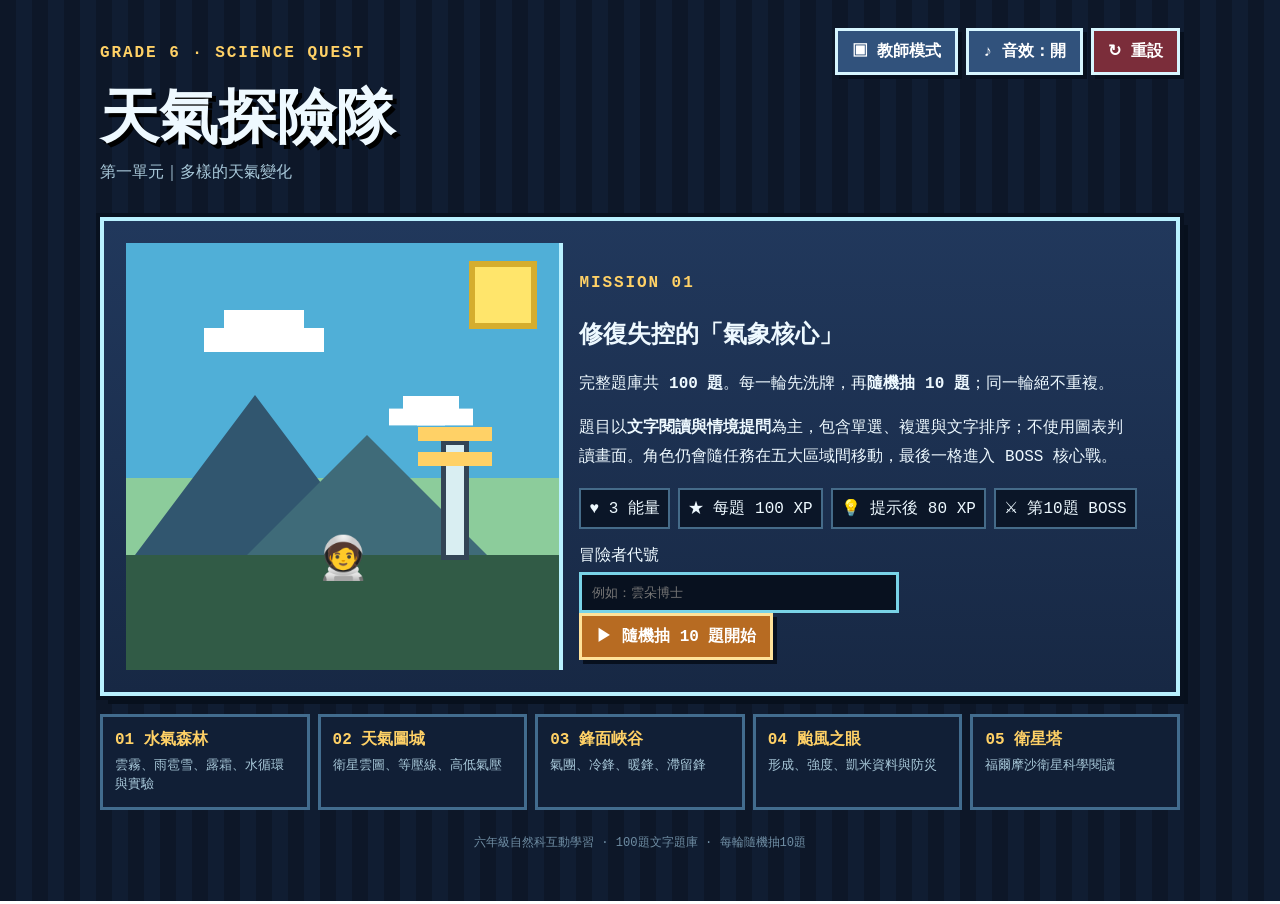
==== commit 79c63d45: "Switch quiz to text-only prompts" ====
--- a/index.html
+++ b/index.html
@@ -4,7 +4,7 @@
   <meta charset="utf-8">
   <meta name="viewport" content="width=device-width,initial-scale=1">
   <meta name="theme-color" content="#101a2e">
-  <meta name="description" content="六年級自然科第一單元：多樣的天氣變化，像素冒險互動式學習。100題題庫，每輪隨機抽10題。">
+  <meta name="description" content="六年級自然科第一單元：多樣的天氣變化，像素冒險互動式學習。100題文字題庫，每輪隨機抽10題。">
   <title>天氣探險隊｜六上自然像素闖關</title>
   <link rel="stylesheet" href="./css/game.css">
 </head>
@@ -21,7 +21,7 @@
         <div class="hero-copy">
           <p class="quest-label">MISSION 01</p><h2>修復失控的「氣象核心」</h2>
           <p>完整題庫共 <strong>100 題</strong>。每一輪先洗牌，再<strong>隨機抽 10 題</strong>；同一輪絕不重複。</p>
-          <p>題型包含單選、複選、拖曳排序與科學資料圖像，角色會隨任務在五大區域間移動，最後一格進入 BOSS 核心戰。</p>
+          <p>題目以<strong>文字閱讀與情境提問</strong>為主，包含單選、複選與文字排序；不使用圖表判讀畫面。角色仍會隨任務在五大區域間移動，最後一格進入 BOSS 核心戰。</p>
           <div class="rule-chips"><span>♥ 3 能量</span><span>★ 每題 100 XP</span><span>💡 提示後 80 XP</span><span>⚔ 第10題 BOSS</span></div>
           <label class="name-label" for="playerName">冒險者代號</label><input id="playerName" maxlength="16" placeholder="例如：雲朵博士" autocomplete="off">
           <div class="button-row"><button id="startBtn" class="pixel-btn primary" type="button">▶ 隨機抽 10 題開始</button><button id="continueBtn" class="pixel-btn" type="button" hidden>▶ 繼續上次進度</button></div>
@@ -34,13 +34,13 @@
       <div class="hud panel"><div><small>冒險者</small><strong id="hudPlayer">---</strong></div><div><small>能量</small><strong id="hudHearts">♥♥♥</strong></div><div><small>XP</small><strong id="hudXp">000</strong></div><div><small>進度</small><strong id="hudProgress">1 / 10</strong></div></div>
       <div class="panel world-panel"><div class="route-head"><b>像素世界地圖</b><span id="worldStatus">定位目前任務中…</span></div><div id="worldMap" class="world-map" aria-label="五大冒險區域"><div class="world-path p1"></div><div class="world-path p2"></div><div class="world-path p3"></div><div class="world-path p4"></div><div class="world-zone forest" data-zone="水氣森林"><span>🌧️</span><b>水氣森林</b></div><div class="world-zone city" data-zone="天氣圖城"><span>🗺️</span><b>天氣圖城</b></div><div class="world-zone canyon" data-zone="鋒面峽谷"><span>🌬️</span><b>鋒面峽谷</b></div><div class="world-zone typhoon" data-zone="颱風之眼"><span>🌀</span><b>颱風之眼</b></div><div class="world-zone tower-zone" data-zone="衛星塔"><span>🛰️</span><b>衛星塔</b></div><div id="worldPlayer" class="world-player" aria-hidden="true">🧑‍🚀</div></div></div>
       <div class="panel route-panel"><div class="route-head"><b>冒險路線</b><span>每格＝1 個氣象晶片</span></div><div id="route" class="route"></div></div>
-      <div id="bossPanel" class="boss-panel" hidden aria-live="polite"><div class="boss-name"><span class="boss-icon">🌀</span><b>BOSS｜氣象核心</b></div><div class="boss-track"><div id="bossHp" class="boss-hp"></div></div><small>最後一題：讀懂證據，擊破核心！</small></div>
-      <article id="questionCard" class="panel question-card"><div class="meta-row"><span id="zoneTag" class="tag">區域</span><span id="skillTag" class="tag">能力</span><span id="typeTag" class="tag alt">題型</span><span id="questionId" class="qid">WX000</span></div><h2 id="topic">讀取氣象情報中…</h2><div id="visualStage" class="visual-stage" hidden></div><div id="passage" class="passage"></div><div id="question" class="question"></div><form id="options" class="options"></form><div class="question-actions"><button id="hintBtn" class="pixel-btn" type="button">💡 提示</button><button id="submitBtn" class="pixel-btn primary" type="button">確認答案</button></div><div id="hintBox" class="feedback hint" hidden></div><div id="feedbackBox" class="feedback" hidden></div><button id="nextBtn" class="pixel-btn primary next-btn" type="button" hidden>下一格 ▶</button></article>
+      <div id="bossPanel" class="boss-panel" hidden aria-live="polite"><div class="boss-name"><span class="boss-icon">🌀</span><b>BOSS｜氣象核心</b></div><div class="boss-track"><div id="bossHp" class="boss-hp"></div></div><small>最後一題：讀懂文字證據，擊破核心！</small></div>
+      <article id="questionCard" class="panel question-card"><div class="meta-row"><span id="zoneTag" class="tag">區域</span><span id="skillTag" class="tag">能力</span><span id="typeTag" class="tag alt">題型</span><span id="questionId" class="qid">WX000</span></div><h2 id="topic">讀取氣象情報中…</h2><div id="passage" class="passage"></div><div id="question" class="question"></div><form id="options" class="options"></form><div class="question-actions"><button id="hintBtn" class="pixel-btn" type="button">💡 提示</button><button id="submitBtn" class="pixel-btn primary" type="button">確認答案</button></div><div id="hintBox" class="feedback hint" hidden></div><div id="feedbackBox" class="feedback" hidden></div><button id="nextBtn" class="pixel-btn primary next-btn" type="button" hidden>下一格 ▶</button></article>
     </section>
 
     <section id="resultScreen" class="screen"><div class="panel result-card"><div id="resultIcon" class="result-icon">🏆</div><p class="quest-label">QUEST COMPLETE</p><h2 id="resultTitle">任務完成</h2><div id="resultStats" class="result-stats"></div><div id="zoneAnalysis" class="analysis"></div><div class="button-row center"><button id="againBtn" class="pixel-btn primary" type="button">🎲 再抽 10 題</button><button id="reviewBtn" class="pixel-btn" type="button">📚 本輪紀錄</button><button id="csvBtn" class="pixel-btn" type="button">⬇ 匯出 CSV</button><button id="jsonBtn" class="pixel-btn" type="button">⬇ 匯出 JSON</button></div><div id="reviewBox" class="review" hidden></div></div></section>
 
-    <footer>六年級自然科互動學習 · 自製像素視覺 · 100題題庫 · 每輪隨機抽10題</footer>
+    <footer>六年級自然科互動學習 · 100題文字題庫 · 每輪隨機抽10題</footer>
   </main>
 
   <dialog id="teacherDialog" class="teacher-dialog"><form method="dialog" class="teacher-head"><div><p class="quest-label">TEACHER MODE</p><h2>教師控制台</h2></div><button class="pixel-btn" value="cancel">關閉 ✕</button></form><p class="teacher-note">此為公開靜態網站的課堂輔助介面，並非密碼保護。學生若查看原始碼仍可能看到答案。</p><div id="teacherSummary" class="teacher-summary"></div><div class="teacher-actions"><button id="teacherCsvBtn" class="pixel-btn" type="button">⬇ 匯出目前作答 CSV</button><button id="teacherJsonBtn" class="pixel-btn" type="button">⬇ 匯出目前作答 JSON</button></div><div class="table-wrap"><table><thead><tr><th>#</th><th>題號</th><th>區域</th><th>主題</th><th>題型</th><th>正確答案</th></tr></thead><tbody id="teacherTable"></tbody></table></div></dialog>
--- a/css/game.css
+++ b/css/game.css
@@ -1 +1 @@
-:root{--bg:#0d1728;--panel:#172844;--panel2:#21385c;--ink:#eef9ff;--muted:#a8c8d9;--gold:#ffd166;--green:#75df8a;--red:#ff7d7d;--cyan:#b9f1ff;--purple:#c4a7ff;--orange:#ff9d4d}*{box-sizing:border-box}body{margin:0;background:repeating-linear-gradient(90deg,#0d1728 0 16px,#101d32 16px 32px);color:var(--ink);font-family:"PingFang TC","Microsoft JhengHei",monospace}.page{width:min(1080px,94vw);margin:auto;padding:28px 0 50px}.topbar{display:flex;justify-content:space-between;gap:16px;align-items:flex-start;margin-bottom:18px}.eyebrow,.quest-label{color:var(--gold);font-weight:900;letter-spacing:.12em}.subtitle{color:var(--muted);margin-top:4px}h1{font-size:clamp(2rem,6vw,3.7rem);margin:0;text-shadow:4px 4px #000}.panel{background:linear-gradient(var(--panel2),var(--panel));border:4px solid var(--cyan);box-shadow:0 0 0 4px #08111f,8px 8px #07101d;padding:22px}.screen{display:none}.screen.active{display:block}.top-actions,.button-row,.question-actions,.teacher-actions{display:flex;gap:8px;flex-wrap:wrap}.pixel-btn{background:#31527c;color:#fff;border:3px solid #d7f6ff;box-shadow:4px 4px #07101e;padding:10px 14px;font:inherit;font-weight:900;cursor:pointer}.pixel-btn.primary{background:#b76b22;border-color:#ffe29a}.pixel-btn.danger{background:#7b2d3a}.pixel-btn:disabled{opacity:.55;cursor:not-allowed}.pixel-btn:active{transform:translate(3px,3px);box-shadow:1px 1px #07101e}.hero{display:grid;grid-template-columns:1fr 1.35fr;overflow:hidden}.pixel-scene{min-height:330px;background:linear-gradient(#50afd7 0 55%,#8ccc9b 55% 73%,#315b46 73%);position:relative;border-right:4px solid var(--cyan)}.sun{position:absolute;right:28px;top:24px;width:56px;height:56px;background:#ffe56b;box-shadow:0 0 0 6px #d5ad2e}.cloud{position:absolute;width:80px;height:24px;background:#fff;box-shadow:20px -18px #fff,40px 0 #fff}.cloud-a{left:18%;top:20%}.cloud-b{left:58%;top:38%;transform:scale(.7)}.mountain{position:absolute;bottom:27%;width:0;height:0;border-left:120px solid transparent;border-right:120px solid transparent}.mountain-a{left:2%;border-bottom:160px solid #31566f}.mountain-b{left:28%;border-bottom:120px solid #3f6b79}.weather-tower{position:absolute;bottom:27%;right:22%;width:18px;height:110px;background:#d9eef2;box-shadow:0 0 0 5px #345}.weather-tower:before{content:"";position:absolute;width:74px;height:14px;background:#ffd166;left:-28px;top:7px;box-shadow:0 -25px #ffd166}.hero-sprite{position:absolute;left:44%;bottom:20%;font-size:42px}.hero-copy{padding:10px 16px}.hero-copy p{line-height:1.8}.rule-chips{display:flex;gap:8px;flex-wrap:wrap;margin:16px 0}.rule-chips span{background:#0b1628;border:2px solid #456b89;padding:8px}.name-label{display:block;margin:12px 0 6px}.name-label+input{padding:10px;background:#08111f;color:white;border:3px solid #79d3e7;width:min(320px,100%)}.zones{display:grid;grid-template-columns:repeat(5,1fr);gap:8px;margin-top:18px}.zones article{background:#111f36;border:3px solid #426c8e;padding:12px;min-height:94px}.zones b{color:var(--gold);display:block;margin-bottom:6px}.zones small{color:var(--muted);line-height:1.45}.hud{display:grid;grid-template-columns:repeat(4,1fr);gap:8px;margin-bottom:14px}.hud div{background:#0b1628;border:3px solid #3b6383;padding:10px;text-align:center}.hud small{display:block;color:var(--muted)}.route-panel{margin-bottom:14px}.route-head{display:flex;justify-content:space-between;color:var(--muted);margin-bottom:10px}.route{display:grid;grid-template-columns:repeat(10,1fr);gap:6px;min-width:620px;overflow:auto}.route-node{height:42px;display:grid;place-items:center;background:#12233d;border:3px solid #355e80}.route-node.current{background:#b76b22;border-color:var(--gold)}.route-node.done{background:#1f5a40;border-color:#79dd8e}.route-node.boss{background:#5d194f;border-color:#f7b5ff}.meta-row{display:flex;gap:8px;align-items:center;flex-wrap:wrap}.tag{background:#215c73;border:2px solid #73d8ef;padding:5px 8px;font-size:.8rem}.tag.alt{background:#45355f;border-color:var(--purple)}.qid{margin-left:auto;color:#89aabb}.passage{background:#091426;border-left:6px solid var(--gold);padding:18px;margin:16px 0;line-height:1.8;color:#dceff7}.question{font-weight:900;font-size:1.13rem;line-height:1.65;margin:18px 0}.options{display:grid;gap:10px}.option{display:flex;gap:10px;background:#10233c;border:3px solid #355d7b;padding:13px;line-height:1.5;cursor:pointer}.option:has(input:checked){border-color:var(--gold);background:#173850}.option input{transform:scale(1.25);margin-top:4px}.question-actions{justify-content:space-between;margin-top:18px}.feedback{margin-top:14px;padding:14px;background:#0b1728;border:3px solid #577b93;line-height:1.7}.feedback.good{border-color:var(--green)}.feedback.bad{border-color:var(--red)}.feedback.hint{border-color:var(--gold);color:#ffeeb1}.next-btn{display:block;margin:14px 0 0 auto}.visual-stage{margin:14px 0;background:#091426;border:3px solid #426c8e;padding:14px;min-height:120px}.visual-title{font-size:.8rem;color:var(--muted);margin-bottom:10px}.water-cycle{display:grid;grid-template-columns:repeat(4,1fr);gap:8px;align-items:center}.water-cycle .cell{background:#123153;border:3px solid #4c7797;padding:12px;text-align:center;min-height:72px;display:grid;place-items:center}.water-cycle .arrow{font-size:28px;text-align:center;color:var(--gold)}.pressure-map{position:relative;height:220px;overflow:hidden;background:linear-gradient(#243b55,#162232);border:3px solid #54728f}.iso{position:absolute;border:3px solid #e6f6ff;border-radius:50%;opacity:.9}.iso.i1{width:190px;height:140px;left:8%;top:18%}.iso.i2{width:145px;height:105px;left:10%;top:26%}.iso.i3{width:100px;height:72px;left:12%;top:34%}.iso.r1{width:170px;height:125px;right:8%;top:22%}.iso.r2{width:122px;height:88px;right:10%;top:30%}.map-label{position:absolute;font-size:28px;font-weight:900}.map-label.h{left:24%;top:43%;color:#aef2b0}.map-label.l{right:24%;top:43%;color:#ffb3b3}.front-diagram{display:grid;grid-template-columns:1fr auto 1fr;align-items:center;gap:10px}.airmass{padding:24px;border:3px solid}.airmass.cold{background:#183c65;border-color:#84c8ff}.airmass.warm{background:#65392b;border-color:#ffbb8b}.front-symbol{font-size:34px;color:var(--gold)}.typhoon-card{display:grid;grid-template-columns:1fr 1fr;gap:10px}.typhoon-card>div{background:#10233c;border:3px solid #426c8e;padding:12px}.typhoon-spiral{font-size:64px;text-align:center;animation:spin 6s linear infinite}@keyframes spin{to{transform:rotate(360deg)}}.satellite-viz{display:grid;grid-template-columns:1fr auto 1fr;align-items:center;gap:12px}.satellite-viz .sat,.satellite-viz .earth{font-size:58px;text-align:center}.beam{font-size:32px;color:var(--gold)}.drag-bank,.drop-bank{display:grid;gap:8px}.drag-item{background:#183253;border:3px solid #5e83a4;padding:12px;cursor:grab;user-select:none}.drag-item.dragging{opacity:.45}.drop-slot{min-height:52px;background:#0a1627;border:3px dashed #567a95;padding:8px}.drop-slot.filled{border-style:solid;border-color:var(--gold)}.order-note{color:var(--muted);font-size:.85rem;margin-top:8px}.boss-panel{background:#2a1530;border:4px solid #f0a9ff;box-shadow:0 0 0 4px #100613,8px 8px 0 #100613;padding:14px;margin-bottom:14px}.boss-name{display:flex;align-items:center;gap:8px;color:#ffd6ff}.boss-icon{font-size:30px}.boss-track{height:18px;background:#0e0811;border:3px solid #7b457f;margin:8px 0}.boss-hp{height:100%;width:100%;background:repeating-linear-gradient(90deg,#e34f8e 0 18px,#f06ba7 18px 36px);transition:width .35s}.boss-hit{animation:hit .35s}@keyframes hit{0%,100%{transform:translateX(0)}25%{transform:translateX(-8px)}75%{transform:translateX(8px)}}.result-card{text-align:center}.result-icon{font-size:4rem}.result-stats{max-width:650px;margin:18px auto;background:#0a1527;border:3px solid #456e8d;padding:16px;line-height:1.9}.analysis{display:grid;grid-template-columns:repeat(auto-fit,minmax(160px,1fr));gap:8px;margin:16px 0}.analysis-card{background:#0a1527;border:3px solid #3b6383;padding:12px;text-align:left}.analysis-card b{display:block;color:var(--gold);margin-bottom:6px}.center{justify-content:center}.review{text-align:left;display:grid;gap:10px;margin-top:20px}.review-item{background:#0a1527;border:3px solid #3b6383;padding:13px;line-height:1.55}.review-item.good{border-left-color:var(--green)}.review-item.bad{border-left-color:var(--red)}.teacher-dialog{width:min(1000px,92vw);max-height:88vh;overflow:auto;background:#111d31;color:var(--ink);border:4px solid var(--cyan);box-shadow:0 0 0 5px #07101e;padding:20px}.teacher-dialog::backdrop{background:#030712cc}.teacher-head{display:flex;justify-content:space-between;gap:14px;align-items:flex-start}.teacher-note{background:#352410;border:3px solid var(--gold);padding:12px;line-height:1.6}.teacher-summary{display:grid;grid-template-columns:repeat(4,1fr);gap:8px;margin:14px 0}.teacher-summary div{background:#0a1527;border:3px solid #3b6383;padding:10px}.table-wrap{overflow:auto;margin-top:14px}table{border-collapse:collapse;width:100%;min-width:760px}th,td{border:2px solid #46627d;padding:8px;text-align:left;vertical-align:top}th{background:#203752;color:#fff}footer{text-align:center;color:#6f8da3;font-size:.76rem;margin-top:24px}@media(max-width:800px){.hero{grid-template-columns:1fr}.pixel-scene{min-height:210px;border-right:0;border-bottom:4px solid var(--cyan)}.zones{grid-template-columns:1fr 1fr}.topbar{flex-direction:column}.hud{grid-template-columns:1fr 1fr}.water-cycle{grid-template-columns:1fr}.water-cycle .arrow{transform:rotate(90deg)}.teacher-summary{grid-template-columns:1fr 1fr}}@media(max-width:520px){.zones{grid-template-columns:1fr}.hud{grid-template-columns:1fr 1fr}.question-actions .pixel-btn,.button-row .pixel-btn{width:100%}.typhoon-card{grid-template-columns:1fr}.teacher-summary{grid-template-columns:1fr}}+:root{--bg:#0d1728;--panel:#172844;--panel2:#21385c;--ink:#eef9ff;--muted:#a8c8d9;--gold:#ffd166;--green:#75df8a;--red:#ff7d7d;--cyan:#b9f1ff;--purple:#c4a7ff;--orange:#ff9d4d}*{box-sizing:border-box}body{margin:0;background:repeating-linear-gradient(90deg,#0d1728 0 16px,#101d32 16px 32px);color:var(--ink);font-family:"PingFang TC","Microsoft JhengHei",monospace}.page{width:min(1080px,94vw);margin:auto;padding:28px 0 50px}.topbar{display:flex;justify-content:space-between;gap:16px;align-items:flex-start;margin-bottom:18px}.eyebrow,.quest-label{color:var(--gold);font-weight:900;letter-spacing:.12em}.subtitle{color:var(--muted);margin-top:4px}h1{font-size:clamp(2rem,6vw,3.7rem);margin:0;text-shadow:4px 4px #000}.panel{background:linear-gradient(var(--panel2),var(--panel));border:4px solid var(--cyan);box-shadow:0 0 0 4px #08111f,8px 8px #07101d;padding:22px}.screen{display:none}.screen.active{display:block}.top-actions,.button-row,.question-actions,.teacher-actions{display:flex;gap:8px;flex-wrap:wrap}.pixel-btn{background:#31527c;color:#fff;border:3px solid #d7f6ff;box-shadow:4px 4px #07101e;padding:10px 14px;font:inherit;font-weight:900;cursor:pointer}.pixel-btn.primary{background:#b76b22;border-color:#ffe29a}.pixel-btn.danger{background:#7b2d3a}.pixel-btn:disabled{opacity:.55;cursor:not-allowed}.pixel-btn:active{transform:translate(3px,3px);box-shadow:1px 1px #07101e}.hero{display:grid;grid-template-columns:1fr 1.35fr;overflow:hidden}.pixel-scene{min-height:330px;background:linear-gradient(#50afd7 0 55%,#8ccc9b 55% 73%,#315b46 73%);position:relative;border-right:4px solid var(--cyan)}.sun{position:absolute;right:28px;top:24px;width:56px;height:56px;background:#ffe56b;box-shadow:0 0 0 6px #d5ad2e}.cloud{position:absolute;width:80px;height:24px;background:#fff;box-shadow:20px -18px #fff,40px 0 #fff}.cloud-a{left:18%;top:20%}.cloud-b{left:58%;top:38%;transform:scale(.7)}.mountain{position:absolute;bottom:27%;width:0;height:0;border-left:120px solid transparent;border-right:120px solid transparent}.mountain-a{left:2%;border-bottom:160px solid #31566f}.mountain-b{left:28%;border-bottom:120px solid #3f6b79}.weather-tower{position:absolute;bottom:27%;right:22%;width:18px;height:110px;background:#d9eef2;box-shadow:0 0 0 5px #345}.weather-tower:before{content:"";position:absolute;width:74px;height:14px;background:#ffd166;left:-28px;top:7px;box-shadow:0 -25px #ffd166}.hero-sprite{position:absolute;left:44%;bottom:20%;font-size:42px}.hero-copy{padding:10px 16px}.hero-copy p{line-height:1.8}.rule-chips{display:flex;gap:8px;flex-wrap:wrap;margin:16px 0}.rule-chips span{background:#0b1628;border:2px solid #456b89;padding:8px}.name-label{display:block;margin:12px 0 6px}.name-label+input{padding:10px;background:#08111f;color:white;border:3px solid #79d3e7;width:min(320px,100%)}.zones{display:grid;grid-template-columns:repeat(5,1fr);gap:8px;margin-top:18px}.zones article{background:#111f36;border:3px solid #426c8e;padding:12px;min-height:94px}.zones b{color:var(--gold);display:block;margin-bottom:6px}.zones small{color:var(--muted);line-height:1.45}.hud{display:grid;grid-template-columns:repeat(4,1fr);gap:8px;margin-bottom:14px}.hud div{background:#0b1628;border:3px solid #3b6383;padding:10px;text-align:center}.hud small{display:block;color:var(--muted)}.world-panel{margin-bottom:14px}.world-map{position:relative;min-height:300px;background:linear-gradient(#183550 0 24%,#285a65 24% 26%,#356843 26% 100%);border:4px solid #07101e;overflow:hidden}.world-map:before{content:"";position:absolute;inset:auto 0 0 0;height:42%;background:repeating-linear-gradient(90deg,#355e3d 0 30px,#315638 30px 60px)}.world-zone{position:absolute;width:150px;min-height:74px;padding:9px;background:#10233c;border:4px solid #6c91ad;box-shadow:5px 5px #07101e;text-align:center;z-index:3}.world-zone span{display:block;font-size:28px}.world-zone b{font-size:.86rem}.world-zone.active{border-color:var(--gold);background:#704a16;transform:translateY(-3px)}.world-zone.forest{left:4%;bottom:12%}.world-zone.city{left:26%;top:10%}.world-zone.canyon{left:45%;bottom:13%}.world-zone.typhoon{right:20%;top:16%}.world-zone.tower-zone{right:3%;bottom:12%}.world-path{position:absolute;height:10px;background:#d0b26a;border:3px solid #604e2b;z-index:1;transform-origin:left center}.world-path.p1{left:16%;bottom:27%;width:22%;transform:rotate(-28deg)}.world-path.p2{left:36%;top:34%;width:18%;transform:rotate(35deg)}.world-path.p3{left:55%;bottom:30%;width:20%;transform:rotate(-30deg)}.world-path.p4{right:9%;top:40%;width:16%;transform:rotate(55deg)}.world-player{position:absolute;font-size:34px;z-index:5;transition:left .45s ease,top .45s ease,bottom .45s ease,right .45s ease;filter:drop-shadow(3px 3px #07101e)}.route-panel{margin-bottom:14px}.route-head{display:flex;justify-content:space-between;color:var(--muted);margin-bottom:10px}.route{display:grid;grid-template-columns:repeat(10,1fr);gap:6px;min-width:620px;overflow:auto}.route-node{height:42px;display:grid;place-items:center;background:#12233d;border:3px solid #355e80}.route-node.current{background:#b76b22;border-color:var(--gold)}.route-node.done{background:#1f5a40;border-color:#79dd8e}.route-node.boss{background:#5d194f;border-color:#f7b5ff}.meta-row{display:flex;gap:8px;align-items:center;flex-wrap:wrap}.tag{background:#215c73;border:2px solid #73d8ef;padding:5px 8px;font-size:.8rem}.tag.alt{background:#45355f;border-color:var(--purple)}.qid{margin-left:auto;color:#89aabb}.passage{background:#091426;border-left:6px solid var(--gold);padding:18px;margin:16px 0;line-height:1.8;color:#dceff7}.question{font-weight:900;font-size:1.13rem;line-height:1.65;margin:18px 0}.options{display:grid;gap:10px}.option{display:flex;gap:10px;background:#10233c;border:3px solid #355d7b;padding:13px;line-height:1.5;cursor:pointer}.option:has(input:checked){border-color:var(--gold);background:#173850}.option input{transform:scale(1.25);margin-top:4px}.question-actions{justify-content:space-between;margin-top:18px}.feedback{margin-top:14px;padding:14px;background:#0b1728;border:3px solid #577b93;line-height:1.7}.feedback.good{border-color:var(--green)}.feedback.bad{border-color:var(--red)}.feedback.hint{border-color:var(--gold);color:#ffeeb1}.next-btn{display:block;margin:14px 0 0 auto}.visual-stage{margin:14px 0;background:#091426;border:3px solid #426c8e;padding:14px;min-height:120px}.visual-title{font-size:.8rem;color:var(--muted);margin-bottom:10px}.water-cycle{display:grid;grid-template-columns:repeat(4,1fr);gap:8px;align-items:center}.water-cycle .cell{background:#123153;border:3px solid #4c7797;padding:12px;text-align:center;min-height:72px;display:grid;place-items:center}.water-cycle .arrow{font-size:28px;text-align:center;color:var(--gold)}.pressure-map{position:relative;height:220px;overflow:hidden;background:linear-gradient(#243b55,#162232);border:3px solid #54728f}.iso{position:absolute;border:3px solid #e6f6ff;border-radius:50%;opacity:.9}.iso.i1{width:190px;height:140px;left:8%;top:18%}.iso.i2{width:145px;height:105px;left:10%;top:26%}.iso.i3{width:100px;height:72px;left:12%;top:34%}.iso.r1{width:170px;height:125px;right:8%;top:22%}.iso.r2{width:122px;height:88px;right:10%;top:30%}.map-label{position:absolute;font-size:28px;font-weight:900}.map-label.h{left:24%;top:43%;color:#aef2b0}.map-label.l{right:24%;top:43%;color:#ffb3b3}.front-diagram{display:grid;grid-template-columns:1fr auto 1fr;align-items:center;gap:10px}.airmass{padding:24px;border:3px solid}.airmass.cold{background:#183c65;border-color:#84c8ff}.airmass.warm{background:#65392b;border-color:#ffbb8b}.front-symbol{font-size:34px;color:var(--gold)}.typhoon-card{display:grid;grid-template-columns:1fr 1fr;gap:10px}.typhoon-card>div{background:#10233c;border:3px solid #426c8e;padding:12px}.typhoon-spiral{font-size:64px;text-align:center;animation:spin 6s linear infinite}@keyframes spin{to{transform:rotate(360deg)}}.satellite-viz{display:grid;grid-template-columns:1fr auto 1fr;align-items:center;gap:12px}.satellite-viz .sat,.satellite-viz .earth{font-size:58px;text-align:center}.beam{font-size:32px;color:var(--gold)}.drag-bank,.drop-bank{display:grid;gap:8px}.drag-item{background:#183253;border:3px solid #5e83a4;padding:12px;cursor:grab;user-select:none}.drag-item.dragging{opacity:.45}.drop-slot{min-height:52px;background:#0a1627;border:3px dashed #567a95;padding:8px}.drop-slot.filled{border-style:solid;border-color:var(--gold)}.order-note{color:var(--muted);font-size:.85rem;margin-top:8px}.boss-panel{background:#2a1530;border:4px solid #f0a9ff;box-shadow:0 0 0 4px #100613,8px 8px 0 #100613;padding:14px;margin-bottom:14px}.boss-name{display:flex;align-items:center;gap:8px;color:#ffd6ff}.boss-icon{font-size:30px}.boss-track{height:18px;background:#0e0811;border:3px solid #7b457f;margin:8px 0}.boss-hp{height:100%;width:100%;background:repeating-linear-gradient(90deg,#e34f8e 0 18px,#f06ba7 18px 36px);transition:width .35s}.boss-hit{animation:hit .35s}@keyframes hit{0%,100%{transform:translateX(0)}25%{transform:translateX(-8px)}75%{transform:translateX(8px)}}.result-card{text-align:center}.result-icon{font-size:4rem}.result-stats{max-width:650px;margin:18px auto;background:#0a1527;border:3px solid #456e8d;padding:16px;line-height:1.9}.analysis{display:grid;grid-template-columns:repeat(auto-fit,minmax(160px,1fr));gap:8px;margin:16px 0}.analysis-card{background:#0a1527;border:3px solid #3b6383;padding:12px;text-align:left}.analysis-card b{display:block;color:var(--gold);margin-bottom:6px}.center{justify-content:center}.review{text-align:left;display:grid;gap:10px;margin-top:20px}.review-item{background:#0a1527;border:3px solid #3b6383;padding:13px;line-height:1.55}.review-item.good{border-left-color:var(--green)}.review-item.bad{border-left-color:var(--red)}.teacher-dialog{width:min(1000px,92vw);max-height:88vh;overflow:auto;background:#111d31;color:var(--ink);border:4px solid var(--cyan);box-shadow:0 0 0 5px #07101e;padding:20px}.teacher-dialog::backdrop{background:#030712cc}.teacher-head{display:flex;justify-content:space-between;gap:14px;align-items:flex-start}.teacher-note{background:#352410;border:3px solid var(--gold);padding:12px;line-height:1.6}.teacher-summary{display:grid;grid-template-columns:repeat(4,1fr);gap:8px;margin:14px 0}.teacher-summary div{background:#0a1527;border:3px solid #3b6383;padding:10px}.table-wrap{overflow:auto;margin-top:14px}table{border-collapse:collapse;width:100%;min-width:760px}th,td{border:2px solid #46627d;padding:8px;text-align:left;vertical-align:top}th{background:#203752;color:#fff}footer{text-align:center;color:#6f8da3;font-size:.76rem;margin-top:24px}@media(max-width:800px){.hero{grid-template-columns:1fr}.pixel-scene{min-height:210px;border-right:0;border-bottom:4px solid var(--cyan)}.zones{grid-template-columns:1fr 1fr}.topbar{flex-direction:column}.hud{grid-template-columns:1fr 1fr}.water-cycle{grid-template-columns:1fr}.water-cycle .arrow{transform:rotate(90deg)}.teacher-summary{grid-template-columns:1fr 1fr}.world-map{min-height:430px}.world-zone{width:130px}.world-zone.forest{left:4%;bottom:8%}.world-zone.city{left:8%;top:8%}.world-zone.canyon{left:38%;bottom:34%}.world-zone.typhoon{right:5%;top:8%}.world-zone.tower-zone{right:4%;bottom:8%}}@media(max-width:520px){.zones{grid-template-columns:1fr}.hud{grid-template-columns:1fr 1fr}.question-actions .pixel-btn,.button-row .pixel-btn{width:100%}.typhoon-card{grid-template-columns:1fr}.teacher-summary{grid-template-columns:1fr}.world-zone{width:118px;font-size:.78rem}.world-map{min-height:480px}}
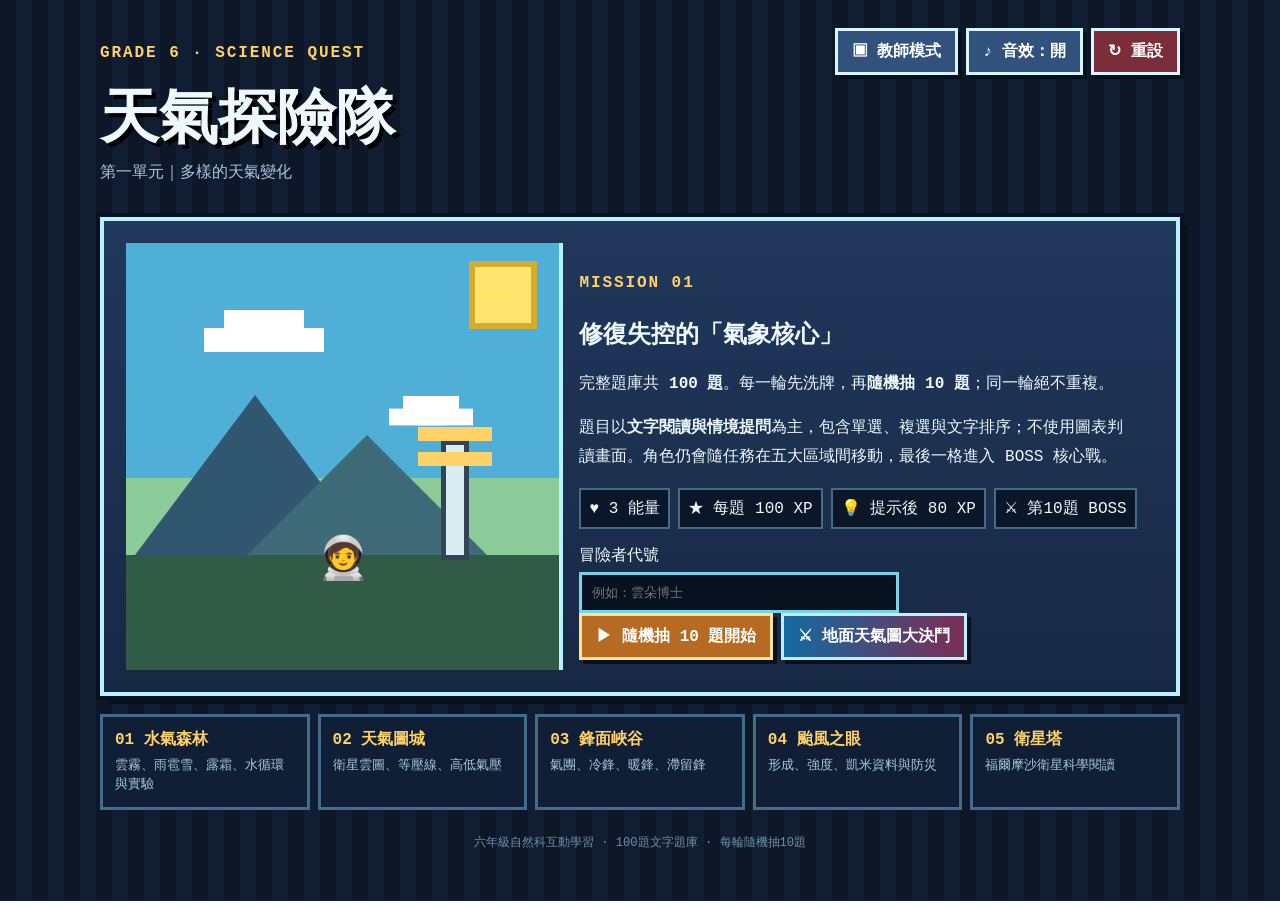
==== commit 05d435a2: "Add Surface Weather Duel entry on home page" ====
--- a/index.html
+++ b/index.html
@@ -24,7 +24,7 @@
           <p>題目以<strong>文字閱讀與情境提問</strong>為主，包含單選、複選與文字排序；不使用圖表判讀畫面。角色仍會隨任務在五大區域間移動，最後一格進入 BOSS 核心戰。</p>
           <div class="rule-chips"><span>♥ 3 能量</span><span>★ 每題 100 XP</span><span>💡 提示後 80 XP</span><span>⚔ 第10題 BOSS</span></div>
           <label class="name-label" for="playerName">冒險者代號</label><input id="playerName" maxlength="16" placeholder="例如：雲朵博士" autocomplete="off">
-          <div class="button-row"><button id="startBtn" class="pixel-btn primary" type="button">▶ 隨機抽 10 題開始</button><button id="continueBtn" class="pixel-btn" type="button" hidden>▶ 繼續上次進度</button></div>
+          <div class="button-row"><button id="startBtn" class="pixel-btn primary" type="button">▶ 隨機抽 10 題開始</button><button id="continueBtn" class="pixel-btn" type="button" hidden>▶ 繼續上次進度</button><a class="pixel-btn" href="./duel/" style="text-decoration:none;display:inline-block;background:linear-gradient(90deg,#146aa0,#7b2d55);border-color:#b9f1ff">⚔ 地面天氣圖大決鬥</a></div>
         </div>
       </div>
       <div class="zones"><article><b>01 水氣森林</b><small>雲霧、雨雹雪、露霜、水循環與實驗</small></article><article><b>02 天氣圖城</b><small>衛星雲圖、等壓線、高低氣壓</small></article><article><b>03 鋒面峽谷</b><small>氣團、冷鋒、暖鋒、滯留鋒</small></article><article><b>04 颱風之眼</b><small>形成、強度、凱米資料與防災</small></article><article><b>05 衛星塔</b><small>福爾摩沙衛星科學閱讀</small></article></div>
